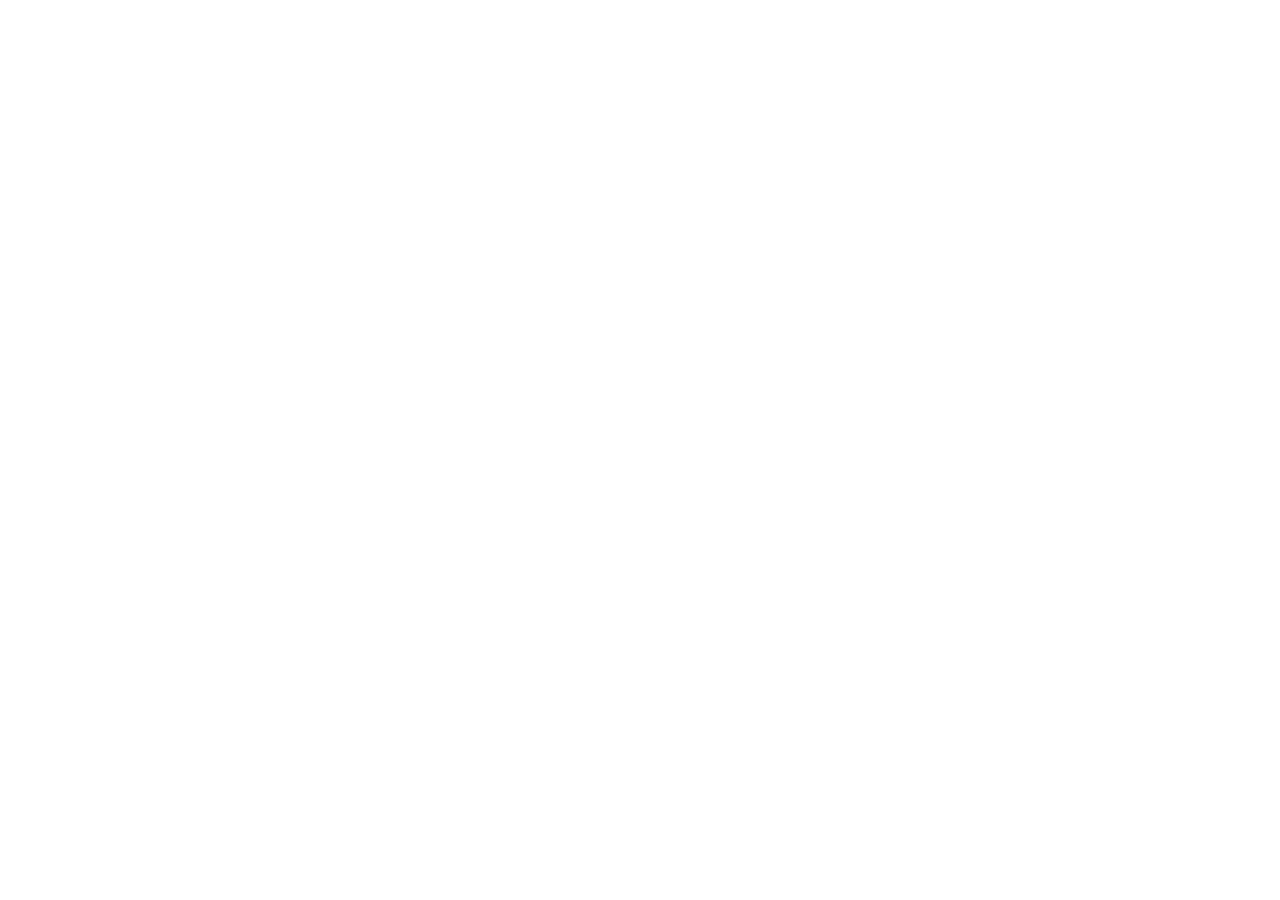
==== index.html @ 4c117166 "Create index.html" ====
<!doctype html>
<html lang="en">
  <head>
    <meta charset="UTF-8" />
    <link rel="icon" type="image/svg+xml" href="/favicon.svg" />
    <meta name="viewport" content="width=device-width, initial-scale=1.0" />
    <title>rblxexec</title>
  </head>
  <body>
    <div id="root"></div>
  </body>
</html>
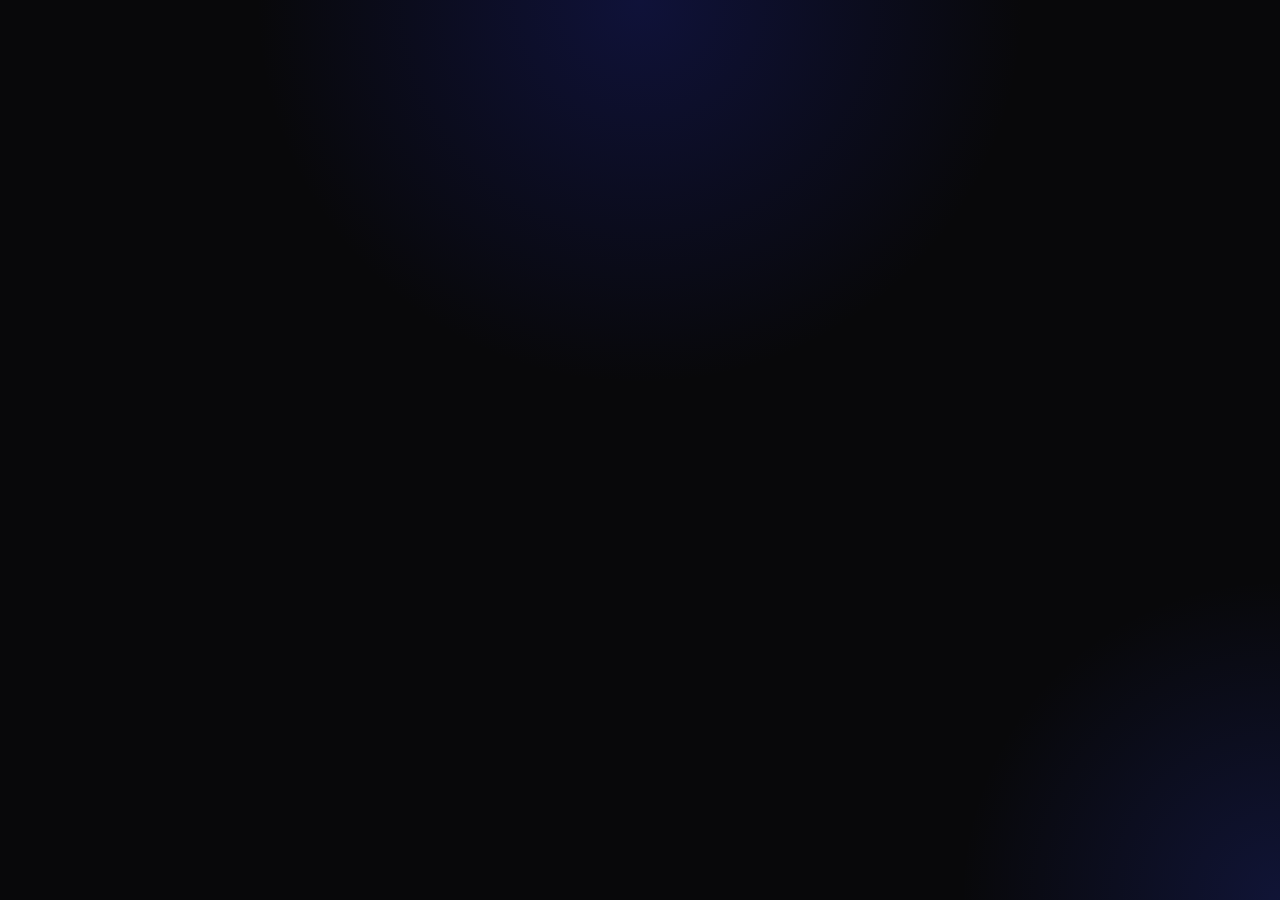
==== commit 535e5910: "Update index.html" ====
--- a/index.html
+++ b/index.html
@@ -5,6 +5,7 @@
     <link rel="icon" type="image/svg+xml" href="/favicon.svg" />
     <meta name="viewport" content="width=device-width, initial-scale=1.0" />
     <title>rblxexec</title>
+    <link rel="stylesheet" crossorigin href="/assets/index.css">
   </head>
   <body>
     <div id="root"></div>
--- a/assets/index.css
+++ b/assets/index.css
@@ -0,0 +1,3131 @@
+@import "https://fonts.cdnfonts.com/css/sf-pro-display";@import "https://fonts.cdnfonts.com/css/sf-mono";@layer components;@layer properties {
+    @supports (((-webkit-hyphens: none)) and (not (margin-trim:inline))) or ((-moz-orient:inline) and (not (color:rgb(from red r g b)))) {
+        *,:before,:after,::backdrop {
+            --tw-translate-x:0;
+            --tw-translate-y: 0;
+            --tw-translate-z: 0;
+            --tw-scale-x: 1;
+            --tw-scale-y: 1;
+            --tw-scale-z: 1;
+            --tw-rotate-x: initial;
+            --tw-rotate-y: initial;
+            --tw-rotate-z: initial;
+            --tw-skew-x: initial;
+            --tw-skew-y: initial;
+            --tw-pan-x: initial;
+            --tw-pan-y: initial;
+            --tw-pinch-zoom: initial;
+            --tw-space-y-reverse: 0;
+            --tw-space-x-reverse: 0;
+            --tw-divide-x-reverse: 0;
+            --tw-border-style: solid;
+            --tw-divide-y-reverse: 0;
+            --tw-gradient-position: initial;
+            --tw-gradient-from: #0000;
+            --tw-gradient-via: #0000;
+            --tw-gradient-to: #0000;
+            --tw-gradient-stops: initial;
+            --tw-gradient-via-stops: initial;
+            --tw-gradient-from-position: 0%;
+            --tw-gradient-via-position: 50%;
+            --tw-gradient-to-position: 100%;
+            --tw-leading: initial;
+            --tw-font-weight: initial;
+            --tw-tracking: initial;
+            --tw-ordinal: initial;
+            --tw-slashed-zero: initial;
+            --tw-numeric-figure: initial;
+            --tw-numeric-spacing: initial;
+            --tw-numeric-fraction: initial;
+            --tw-shadow: 0 0 #0000;
+            --tw-shadow-color: initial;
+            --tw-shadow-alpha: 100%;
+            --tw-inset-shadow: 0 0 #0000;
+            --tw-inset-shadow-color: initial;
+            --tw-inset-shadow-alpha: 100%;
+            --tw-ring-color: initial;
+            --tw-ring-shadow: 0 0 #0000;
+            --tw-inset-ring-color: initial;
+            --tw-inset-ring-shadow: 0 0 #0000;
+            --tw-ring-inset: initial;
+            --tw-ring-offset-width: 0px;
+            --tw-ring-offset-color: #fff;
+            --tw-ring-offset-shadow: 0 0 #0000;
+            --tw-blur: initial;
+            --tw-brightness: initial;
+            --tw-contrast: initial;
+            --tw-grayscale: initial;
+            --tw-hue-rotate: initial;
+            --tw-invert: initial;
+            --tw-opacity: initial;
+            --tw-saturate: initial;
+            --tw-sepia: initial;
+            --tw-drop-shadow: initial;
+            --tw-drop-shadow-color: initial;
+            --tw-drop-shadow-alpha: 100%;
+            --tw-drop-shadow-size: initial;
+            --tw-backdrop-blur: initial;
+            --tw-backdrop-brightness: initial;
+            --tw-backdrop-contrast: initial;
+            --tw-backdrop-grayscale: initial;
+            --tw-backdrop-hue-rotate: initial;
+            --tw-backdrop-invert: initial;
+            --tw-backdrop-opacity: initial;
+            --tw-backdrop-saturate: initial;
+            --tw-backdrop-sepia: initial;
+            --tw-duration: initial;
+            --tw-ease: initial
+        }
+    }
+}
+
+@layer theme {
+    :root,:host {
+        --font-sans: "SF Pro Display", "SF Pro Text", ".SFNSText", ".SFNSDisplay", -apple-system, BlinkMacSystemFont, "Helvetica Neue", Arial, sans-serif;
+        --color-black: #000;
+        --color-white: #fff;
+        --spacing: .25rem;
+        --container-md: 28rem;
+        --container-2xl: 42rem;
+        --container-3xl: 48rem;
+        --container-4xl: 56rem;
+        --container-6xl: 72rem;
+        --text-xs: .75rem;
+        --text-xs--line-height: calc(1 / .75);
+        --text-sm: .875rem;
+        --text-sm--line-height: calc(1.25 / .875);
+        --text-base: 1rem;
+        --text-base--line-height: calc(1.5 / 1);
+        --text-lg: 1.125rem;
+        --text-lg--line-height: calc(1.75 / 1.125);
+        --text-2xl: 1.5rem;
+        --text-2xl--line-height: calc(2 / 1.5);
+        --text-3xl: 1.875rem;
+        --text-3xl--line-height: calc(2.25 / 1.875);
+        --text-4xl: 2.25rem;
+        --text-4xl--line-height: calc(2.5 / 2.25);
+        --text-5xl: 3rem;
+        --text-5xl--line-height: 1;
+        --text-7xl: 4.5rem;
+        --text-7xl--line-height: 1;
+        --font-weight-medium: 500;
+        --font-weight-semibold: 600;
+        --font-weight-bold: 700;
+        --tracking-tight: -.025em;
+        --radius-xl: .75rem;
+        --radius-2xl: 1rem;
+        --ease-in: cubic-bezier(.4, 0, 1, 1);
+        --ease-out: cubic-bezier(0, 0, .2, 1);
+        --ease-in-out: cubic-bezier(.4, 0, .2, 1);
+        --animate-spin: spin 1s linear infinite;
+        --blur-sm: 8px;
+        --blur-md: 12px;
+        --blur-xl: 24px;
+        --blur-2xl: 40px;
+        --default-transition-duration: .15s;
+        --default-transition-timing-function: cubic-bezier(.4, 0, .2, 1);
+        --default-font-family: "SF Pro Display", "SF Pro Text", ".SFNSText", ".SFNSDisplay", -apple-system, BlinkMacSystemFont, "Helvetica Neue", Arial, sans-serif;
+        --default-mono-font-family: "SF Mono", ui-monospace, SFMono-Regular, Menlo, Monaco, Consolas, "Liberation Mono", monospace
+    }
+}
+
+@layer base {
+    *,:after,:before,::backdrop {
+        box-sizing: border-box;
+        border: 0 solid;
+        margin: 0;
+        padding: 0
+    }
+
+    ::file-selector-button {
+        box-sizing: border-box;
+        border: 0 solid;
+        margin: 0;
+        padding: 0
+    }
+
+    html,: host {
+        -webkit-text-size-adjust:100%;
+        tab-size: 4;
+        line-height: 1.5;
+        font-family: var(--default-font-family,ui-sans-serif, system-ui, sans-serif, "Apple Color Emoji", "Segoe UI Emoji", "Segoe UI Symbol", "Noto Color Emoji");
+        font-feature-settings: var(--default-font-feature-settings,normal);
+        font-variation-settings: var(--default-font-variation-settings,normal);
+        -webkit-tap-highlight-color: transparent
+    }
+
+    hr {
+        height: 0;
+        color: inherit;
+        border-top-width: 1px
+    }
+
+    abbr: where([title]) {
+        -webkit-text-decoration:underline dotted;
+        text-decoration: underline dotted
+    }
+
+    h1,h2,h3,h4,h5,h6 {
+        font-size: inherit;
+        font-weight: inherit
+    }
+
+    a {
+        color: inherit;
+        -webkit-text-decoration: inherit;
+        -webkit-text-decoration: inherit;
+        -webkit-text-decoration: inherit;
+        -webkit-text-decoration: inherit;
+        text-decoration: inherit
+    }
+
+    b,strong {
+        font-weight: bolder
+    }
+
+    code,kbd,samp,pre {
+        font-family: var(--default-mono-font-family,ui-monospace, SFMono-Regular, Menlo, Monaco, Consolas, "Liberation Mono", "Courier New", monospace);
+        font-feature-settings: var(--default-mono-font-feature-settings,normal);
+        font-variation-settings: var(--default-mono-font-variation-settings,normal);
+        font-size: 1em
+    }
+
+    small {
+        font-size: 80%
+    }
+
+    sub,sup {
+        vertical-align: baseline;
+        font-size: 75%;
+        line-height: 0;
+        position: relative
+    }
+
+    sub {
+        bottom: -.25em
+    }
+
+    sup {
+        top: -.5em
+    }
+
+    table {
+        text-indent: 0;
+        border-color: inherit;
+        border-collapse: collapse
+    }
+
+    :-moz-focusring {
+        outline: auto
+    }
+
+    progress {
+        vertical-align: baseline
+    }
+
+    summary {
+        display: list-item
+    }
+
+    ol,ul,menu {
+        list-style: none
+    }
+
+    img,svg,video,canvas,audio,iframe,embed,object {
+        vertical-align: middle;
+        display: block
+    }
+
+    img,video {
+        max-width: 100%;
+        height: auto
+    }
+
+    button,input,select,optgroup,textarea {
+        font: inherit;
+        font-feature-settings: inherit;
+        font-variation-settings: inherit;
+        letter-spacing: inherit;
+        color: inherit;
+        opacity: 1;
+        background-color: #0000;
+        border-radius: 0
+    }
+
+    ::file-selector-button {
+        font: inherit;
+        font-feature-settings: inherit;
+        font-variation-settings: inherit;
+        letter-spacing: inherit;
+        color: inherit;
+        opacity: 1;
+        background-color: #0000;
+        border-radius: 0
+    }
+
+    :where(select: is([multiple],[size])) optgroup {
+        font-weight:bolder
+    }
+
+    :where(select: is([multiple],[size])) optgroup option {
+        padding-inline-start:20px
+    }
+
+    ::file-selector-button {
+        margin-inline-end:4px}
+
+    ::placeholder {
+        opacity: 1
+    }
+
+    @supports (not ((-webkit-appearance: -apple-pay-button))) or (contain-intrinsic-size:1px) {
+        ::placeholder {
+            color:currentColor
+        }
+
+        @supports (color: color-mix(in lab, red, red)) {
+            ::placeholder {
+                color:color-mix(in oklab, currentcolor 50%, transparent)
+            }
+        }
+    }
+
+    textarea {
+        resize: vertical
+    }
+
+    ::-webkit-search-decoration {
+        -webkit-appearance: none
+    }
+
+    ::-webkit-date-and-time-value {
+        min-height: 1lh;
+        text-align: inherit
+    }
+
+    ::-webkit-datetime-edit {
+        display: inline-flex
+    }
+
+    ::-webkit-datetime-edit-fields-wrapper {
+        padding: 0
+    }
+
+    ::-webkit-datetime-edit {
+        padding-block:0}
+
+    ::-webkit-datetime-edit-year-field {
+        padding-block:0}
+
+    ::-webkit-datetime-edit-month-field {
+        padding-block:0}
+
+    ::-webkit-datetime-edit-day-field {
+        padding-block:0}
+
+    ::-webkit-datetime-edit-hour-field {
+        padding-block:0}
+
+    ::-webkit-datetime-edit-minute-field {
+        padding-block:0}
+
+    ::-webkit-datetime-edit-second-field {
+        padding-block:0}
+
+    ::-webkit-datetime-edit-millisecond-field {
+        padding-block:0}
+
+    ::-webkit-datetime-edit-meridiem-field {
+        padding-block:0}
+
+    ::-webkit-calendar-picker-indicator {
+        line-height: 1
+    }
+
+    :-moz-ui-invalid {
+        box-shadow: none
+    }
+
+    button,input: where([type=button],[type=reset],[type=submit]) {
+        appearance:button
+    }
+
+    ::file-selector-button {
+        appearance: button
+    }
+
+    ::-webkit-inner-spin-button {
+        height: auto
+    }
+
+    ::-webkit-outer-spin-button {
+        height: auto
+    }
+
+    [hidden]: where(:not([hidden=until-found])) {
+        display:none!important
+    }
+}
+
+@layer utilities {
+    .\@container {
+        container-type: inline-size
+    }
+
+    .pointer-events-none {
+        pointer-events: none
+    }
+
+    .collapse {
+        visibility: collapse
+    }
+
+    .invisible {
+        visibility: hidden
+    }
+
+    .visible {
+        visibility: visible
+    }
+
+    .sr-only {
+        clip-path: inset(50%);
+        white-space: nowrap;
+        border-width: 0;
+        width: 1px;
+        height: 1px;
+        margin: -1px;
+        padding: 0;
+        position: absolute;
+        overflow: hidden
+    }
+
+    .not-sr-only {
+        clip-path: none;
+        white-space: normal;
+        width: auto;
+        height: auto;
+        margin: 0;
+        padding: 0;
+        position: static;
+        overflow: visible
+    }
+
+    .absolute {
+        position: absolute
+    }
+
+    .fixed {
+        position: fixed
+    }
+
+    .relative {
+        position: relative
+    }
+
+    .static {
+        position: static
+    }
+
+    .sticky {
+        position: sticky
+    }
+
+    .inset-0 {
+        inset: 0
+    }
+
+    .inset-4 {
+        inset: calc(var(--spacing) * 4)
+    }
+
+    .inset-\[1px\] {
+        inset: 1px
+    }
+
+    .inset-\[22px\] {
+        inset: 22px
+    }
+
+    .inset-x-0 {
+        inset-inline: 0
+    }
+
+    .inset-x-4 {
+        inset-inline: calc(var(--spacing) * 4)
+    }
+
+    .inset-y-0 {
+        inset-block: 0
+    }
+
+    .top-0 {
+        top: 0
+    }
+
+    .top-4 {
+        top: calc(var(--spacing) * 4)
+    }
+
+    .top-5 {
+        top: calc(var(--spacing) * 5)
+    }
+
+    .right-5 {
+        right: calc(var(--spacing) * 5)
+    }
+
+    .bottom-4 {
+        bottom: calc(var(--spacing) * 4)
+    }
+
+    .bottom-6 {
+        bottom: calc(var(--spacing) * 6)
+    }
+
+    .left-0 {
+        left: 0
+    }
+
+    .left-1\/2 {
+        left: 50%
+    }
+
+    .isolate {
+        isolation: isolate
+    }
+
+    .isolation-auto {
+        isolation: auto
+    }
+
+    .-z-10 {
+        z-index: calc(10 * -1)
+    }
+
+    .z-0 {
+        z-index: 0
+    }
+
+    .z-10 {
+        z-index: 10
+    }
+
+    .z-50 {
+        z-index: 50
+    }
+
+    .z-\[1\] {
+        z-index: 1
+    }
+
+    .z-\[5\] {
+        z-index: 5
+    }
+
+    .z-\[70\] {
+        z-index: 70
+    }
+
+    .z-\[80\] {
+        z-index: 80
+    }
+
+    .container {
+        width: 100%
+    }
+
+    @media (width>=40rem) {
+        .container {
+            max-width: 40rem
+        }
+    }
+
+    @media (width>=48rem) {
+        .container {
+            max-width: 48rem
+        }
+    }
+
+    @media (width>=64rem) {
+        .container {
+            max-width: 64rem
+        }
+    }
+
+    @media (width>=80rem) {
+        .container {
+            max-width: 80rem
+        }
+    }
+
+    @media (width>=96rem) {
+        .container {
+            max-width: 96rem
+        }
+    }
+
+    .mx-auto {
+        margin-inline:auto}
+
+    .mt-0\.5 {
+        margin-top: calc(var(--spacing) * .5)
+    }
+
+    .mt-1 {
+        margin-top: var(--spacing)
+    }
+
+    .mt-2 {
+        margin-top: calc(var(--spacing) * 2)
+    }
+
+    .mt-4 {
+        margin-top: calc(var(--spacing) * 4)
+    }
+
+    .mt-5 {
+        margin-top: calc(var(--spacing) * 5)
+    }
+
+    .mt-6 {
+        margin-top: calc(var(--spacing) * 6)
+    }
+
+    .mt-8 {
+        margin-top: calc(var(--spacing) * 8)
+    }
+
+    .mt-10 {
+        margin-top: calc(var(--spacing) * 10)
+    }
+
+    .mt-auto {
+        margin-top: auto
+    }
+
+    .ml-1 {
+        margin-left: var(--spacing)
+    }
+
+    .block {
+        display: block
+    }
+
+    .contents {
+        display: contents
+    }
+
+    .flex {
+        display: flex
+    }
+
+    .flow-root {
+        display: flow-root
+    }
+
+    .grid {
+        display: grid
+    }
+
+    .hidden {
+        display: none
+    }
+
+    .inline {
+        display: inline
+    }
+
+    .inline-block {
+        display: inline-block
+    }
+
+    .inline-flex {
+        display: inline-flex
+    }
+
+    .inline-grid {
+        display: inline-grid
+    }
+
+    .inline-table {
+        display: inline-table
+    }
+
+    .list-item {
+        display: list-item
+    }
+
+    .table {
+        display: table
+    }
+
+    .table-caption {
+        display: table-caption
+    }
+
+    .table-cell {
+        display: table-cell
+    }
+
+    .table-column {
+        display: table-column
+    }
+
+    .table-column-group {
+        display: table-column-group
+    }
+
+    .table-footer-group {
+        display: table-footer-group
+    }
+
+    .table-header-group {
+        display: table-header-group
+    }
+
+    .table-row {
+        display: table-row
+    }
+
+    .table-row-group {
+        display: table-row-group
+    }
+
+    .size-2\.5 {
+        width: calc(var(--spacing) * 2.5);
+        height: calc(var(--spacing) * 2.5)
+    }
+
+    .size-4 {
+        width: calc(var(--spacing) * 4);
+        height: calc(var(--spacing) * 4)
+    }
+
+    .size-5 {
+        width: calc(var(--spacing) * 5);
+        height: calc(var(--spacing) * 5)
+    }
+
+    .size-7 {
+        width: calc(var(--spacing) * 7);
+        height: calc(var(--spacing) * 7)
+    }
+
+    .size-10 {
+        width: calc(var(--spacing) * 10);
+        height: calc(var(--spacing) * 10)
+    }
+
+    .size-11 {
+        width: calc(var(--spacing) * 11);
+        height: calc(var(--spacing) * 11)
+    }
+
+    .size-\[18px\] {
+        width: 18px;
+        height: 18px
+    }
+
+    .h-2\.5 {
+        height: calc(var(--spacing) * 2.5)
+    }
+
+    .h-3 {
+        height: calc(var(--spacing) * 3)
+    }
+
+    .h-4 {
+        height: calc(var(--spacing) * 4)
+    }
+
+    .h-4\.5 {
+        height: calc(var(--spacing) * 4.5)
+    }
+
+    .h-5 {
+        height: calc(var(--spacing) * 5)
+    }
+
+    .h-6 {
+        height: calc(var(--spacing) * 6)
+    }
+
+    .h-8 {
+        height: calc(var(--spacing) * 8)
+    }
+
+    .h-10 {
+        height: calc(var(--spacing) * 10)
+    }
+
+    .h-12 {
+        height: calc(var(--spacing) * 12)
+    }
+
+    .h-14 {
+        height: calc(var(--spacing) * 14)
+    }
+
+    .h-20 {
+        height: calc(var(--spacing) * 20)
+    }
+
+    .h-24 {
+        height: calc(var(--spacing) * 24)
+    }
+
+    .h-\[1\.1em\] {
+        height: 1.1em
+    }
+
+    .h-\[26rem\] {
+        height: 26rem
+    }
+
+    .h-\[31rem\] {
+        height: 31rem
+    }
+
+    .h-\[54px\] {
+        height: 54px
+    }
+
+    .h-\[calc\(100\%-2rem\)\] {
+        height: calc(100% - 2rem)
+    }
+
+    .h-\[calc\(100\%-3\.5rem\)\] {
+        height: calc(100% - 3.5rem)
+    }
+
+    .h-full {
+        height: 100%
+    }
+
+    .h-px {
+        height: 1px
+    }
+
+    .min-h-14 {
+        min-height: calc(var(--spacing) * 14)
+    }
+
+    .min-h-\[40px\] {
+        min-height: 40px
+    }
+
+    .min-h-svh {
+        min-height: 100svh
+    }
+
+    .\!w-full {
+        width: 100%!important
+    }
+
+    .w-1\/2 {
+        width: 50%
+    }
+
+    .w-1\/3 {
+        width: 33.3333%
+    }
+
+    .w-4 {
+        width: calc(var(--spacing) * 4)
+    }
+
+    .w-4\.5 {
+        width: calc(var(--spacing) * 4.5)
+    }
+
+    .w-5 {
+        width: calc(var(--spacing) * 5)
+    }
+
+    .w-6 {
+        width: calc(var(--spacing) * 6)
+    }
+
+    .w-10 {
+        width: calc(var(--spacing) * 10)
+    }
+
+    .w-12 {
+        width: calc(var(--spacing) * 12)
+    }
+
+    .w-16 {
+        width: calc(var(--spacing) * 16)
+    }
+
+    .w-28 {
+        width: calc(var(--spacing) * 28)
+    }
+
+    .w-44 {
+        width: calc(var(--spacing) * 44)
+    }
+
+    .w-80 {
+        width: calc(var(--spacing) * 80)
+    }
+
+    .w-\[calc\(100\%-2rem\)\] {
+        width: calc(100% - 2rem)
+    }
+
+    .w-fit {
+        width: fit-content
+    }
+
+    .w-full {
+        width: 100%
+    }
+
+    .w-px {
+        width: 1px
+    }
+
+    .\!max-w-\[15rem\] {
+        max-width: 15rem!important
+    }
+
+    .max-w-2xl {
+        max-width: var(--container-2xl)
+    }
+
+    .max-w-3xl {
+        max-width: var(--container-3xl)
+    }
+
+    .max-w-4xl {
+        max-width: var(--container-4xl)
+    }
+
+    .max-w-6xl {
+        max-width: var(--container-6xl)
+    }
+
+    .max-w-\[30ch\] {
+        max-width: 30ch
+    }
+
+    .max-w-\[95vw\] {
+        max-width: 95vw
+    }
+
+    .max-w-md {
+        max-width: var(--container-md)
+    }
+
+    .max-w-none {
+        max-width: none
+    }
+
+    .\!min-w-\[12rem\] {
+        min-width: 12rem!important
+    }
+
+    .min-w-\[42px\] {
+        min-width: 42px
+    }
+
+    .flex-1 {
+        flex: 1
+    }
+
+    .flex-shrink-0 {
+        flex-shrink: 0
+    }
+
+    .shrink {
+        flex-shrink: 1
+    }
+
+    .shrink-0 {
+        flex-shrink: 0
+    }
+
+    .grow {
+        flex-grow: 1
+    }
+
+    .border-collapse {
+        border-collapse: collapse
+    }
+
+    .-translate-x-1\/2 {
+        --tw-translate-x: calc(calc(1 / 2 * 100%) * -1);
+        translate: var(--tw-translate-x) var(--tw-translate-y)
+    }
+
+    .-translate-x-8 {
+        --tw-translate-x: calc(var(--spacing) * -8);
+        translate: var(--tw-translate-x) var(--tw-translate-y)
+    }
+
+    .translate-x-0 {
+        --tw-translate-x: 0;
+        translate: var(--tw-translate-x) var(--tw-translate-y)
+    }
+
+    .translate-x-8 {
+        --tw-translate-x: calc(var(--spacing) * 8);
+        translate: var(--tw-translate-x) var(--tw-translate-y)
+    }
+
+    .translate-none {
+        translate: none
+    }
+
+    .scale-3d {
+        scale: var(--tw-scale-x) var(--tw-scale-y) var(--tw-scale-z)
+    }
+
+    .transform {
+        transform: var(--tw-rotate-x,) var(--tw-rotate-y,) var(--tw-rotate-z,) var(--tw-skew-x,) var(--tw-skew-y,)
+    }
+
+    .animate-spin {
+        animation: var(--animate-spin)
+    }
+
+    .cursor-pointer {
+        cursor: pointer
+    }
+
+    .touch-pinch-zoom {
+        --tw-pinch-zoom: pinch-zoom;
+        touch-action: var(--tw-pan-x,) var(--tw-pan-y,) var(--tw-pinch-zoom,)
+    }
+
+    .resize {
+        resize: both
+    }
+
+    .scroll-mt-40 {
+        scroll-margin-top: calc(var(--spacing) * 40)
+    }
+
+    .scroll-mt-44 {
+        scroll-margin-top: calc(var(--spacing) * 44)
+    }
+
+    .grid-cols-1 {
+        grid-template-columns: repeat(1,minmax(0,1fr))
+    }
+
+    .grid-cols-2 {
+        grid-template-columns: repeat(2,minmax(0,1fr))
+    }
+
+    .grid-cols-\[88px_minmax\(0\,1fr\)_120px\] {
+        grid-template-columns: 88px minmax(0,1fr) 120px
+    }
+
+    .grid-rows-\[1fr_auto\] {
+        grid-template-rows: 1fr auto
+    }
+
+    .flex-col {
+        flex-direction: column
+    }
+
+    .flex-wrap {
+        flex-wrap: wrap
+    }
+
+    .place-items-center {
+        place-items: center
+    }
+
+    .items-center {
+        align-items: center
+    }
+
+    .items-start {
+        align-items: flex-start
+    }
+
+    .justify-between {
+        justify-content: space-between
+    }
+
+    .justify-center {
+        justify-content: center
+    }
+
+    .gap-2 {
+        gap: calc(var(--spacing) * 2)
+    }
+
+    .gap-2\.5 {
+        gap: calc(var(--spacing) * 2.5)
+    }
+
+    .gap-3 {
+        gap: calc(var(--spacing) * 3)
+    }
+
+    .gap-4 {
+        gap: calc(var(--spacing) * 4)
+    }
+
+    .gap-5 {
+        gap: calc(var(--spacing) * 5)
+    }
+
+    .gap-6 {
+        gap: calc(var(--spacing) * 6)
+    }
+
+    .gap-8 {
+        gap: calc(var(--spacing) * 8)
+    }
+
+    .gap-10 {
+        gap: calc(var(--spacing) * 10)
+    }
+
+    :where(.space-y-2\.5>: not(:last-child)) {
+        --tw-space-y-reverse:0;
+        margin-block-start:calc(calc(var(--spacing) * 2.5) * var(--tw-space-y-reverse));margin-block-end: calc(calc(var(--spacing) * 2.5) * calc(1 - var(--tw-space-y-reverse)))
+    }
+
+    :where(.space-y-3>:not(:last-child)) {
+        --tw-space-y-reverse: 0;
+        margin-block-start:calc(calc(var(--spacing) * 3) * var(--tw-space-y-reverse));margin-block-end: calc(calc(var(--spacing) * 3) * calc(1 - var(--tw-space-y-reverse)))
+    }
+
+    :where(.space-y-reverse>:not(:last-child)) {
+        --tw-space-y-reverse: 1
+    }
+
+    .gap-x-2 {
+        column-gap: calc(var(--spacing) * 2)
+    }
+
+    :where(.space-x-reverse>:not(:last-child)) {
+        --tw-space-x-reverse: 1
+    }
+
+    :where(.divide-x>:not(:last-child)) {
+        --tw-divide-x-reverse: 0;
+        border-inline-style:var(--tw-border-style);border-inline-start-width: calc(1px * var(--tw-divide-x-reverse));
+        border-inline-end-width:calc(1px * calc(1 - var(--tw-divide-x-reverse)))}
+
+    : where(.divide-y>:not(:last-child)) {
+        --tw-divide-y-reverse:0;
+        border-bottom-style: var(--tw-border-style);
+        border-top-style: var(--tw-border-style);
+        border-top-width: calc(1px * var(--tw-divide-y-reverse));
+        border-bottom-width: calc(1px * calc(1 - var(--tw-divide-y-reverse)))
+    }
+
+    :where(.divide-y-reverse>:not(:last-child)) {
+        --tw-divide-y-reverse: 1
+    }
+
+    .truncate {
+        text-overflow: ellipsis;
+        white-space: nowrap;
+        overflow: hidden
+    }
+
+    .overflow-hidden {
+        overflow: hidden
+    }
+
+    .\!rounded-\[16px\] {
+        border-radius: 16px!important
+    }
+
+    .rounded {
+        border-radius: .25rem
+    }
+
+    .rounded-2xl {
+        border-radius: var(--radius-2xl)
+    }
+
+    .rounded-\[11px\] {
+        border-radius: 11px
+    }
+
+    .rounded-\[18px\] {
+        border-radius: 18px
+    }
+
+    .rounded-\[20px\] {
+        border-radius: 20px
+    }
+
+    .rounded-\[22px\] {
+        border-radius: 22px
+    }
+
+    .rounded-\[27px\] {
+        border-radius: 27px
+    }
+
+    .rounded-\[28px\] {
+        border-radius: 28px
+    }
+
+    .rounded-\[30px\] {
+        border-radius: 30px
+    }
+
+    .rounded-\[32px\] {
+        border-radius: 32px
+    }
+
+    .rounded-\[34px\] {
+        border-radius: 34px
+    }
+
+    .rounded-\[inherit\] {
+        border-radius: inherit
+    }
+
+    .rounded-full {
+        border-radius: 3.40282e38px
+    }
+
+    .rounded-xl {
+        border-radius: var(--radius-xl)
+    }
+
+    .rounded-s {
+        border-start-start-radius: .25rem;
+        border-end-start-radius: .25rem
+    }
+
+    .rounded-ss {
+        border-start-start-radius: .25rem
+    }
+
+    .rounded-e {
+        border-start-end-radius: .25rem;
+        border-end-end-radius: .25rem
+    }
+
+    .rounded-se {
+        border-start-end-radius: .25rem
+    }
+
+    .rounded-ee {
+        border-end-end-radius: .25rem
+    }
+
+    .rounded-es {
+        border-end-start-radius: .25rem
+    }
+
+    .rounded-t {
+        border-top-left-radius: .25rem;
+        border-top-right-radius: .25rem
+    }
+
+    .rounded-t-\[36px\] {
+        border-top-left-radius: 36px;
+        border-top-right-radius: 36px
+    }
+
+    .rounded-l {
+        border-top-left-radius: .25rem;
+        border-bottom-left-radius: .25rem
+    }
+
+    .rounded-l-\[11px\] {
+        border-top-left-radius: 11px;
+        border-bottom-left-radius: 11px
+    }
+
+    .rounded-tl {
+        border-top-left-radius: .25rem
+    }
+
+    .rounded-r {
+        border-top-right-radius: .25rem;
+        border-bottom-right-radius: .25rem
+    }
+
+    .rounded-tr {
+        border-top-right-radius: .25rem
+    }
+
+    .rounded-b {
+        border-bottom-right-radius: .25rem;
+        border-bottom-left-radius: .25rem
+    }
+
+    .rounded-br {
+        border-bottom-right-radius: .25rem
+    }
+
+    .rounded-bl {
+        border-bottom-left-radius: .25rem
+    }
+
+    .border {
+        border-style: var(--tw-border-style);
+        border-width: 1px
+    }
+
+    .border-x {
+        border-inline-style:var(--tw-border-style);border-inline-width: 1px
+    }
+
+    .border-y {
+        border-block-style:var(--tw-border-style);border-block-width: 1px
+    }
+
+    .border-s {
+        border-inline-start-style:var(--tw-border-style);border-inline-start-width: 1px
+    }
+
+    .border-e {
+        border-inline-end-style:var(--tw-border-style);border-inline-end-width: 1px
+    }
+
+    .border-bs {
+        border-block-start-style:var(--tw-border-style);border-block-start-width: 1px
+    }
+
+    .border-be {
+        border-block-end-style:var(--tw-border-style);border-block-end-width: 1px
+    }
+
+    .border-t {
+        border-top-style: var(--tw-border-style);
+        border-top-width: 1px
+    }
+
+    .border-r {
+        border-right-style: var(--tw-border-style);
+        border-right-width: 1px
+    }
+
+    .border-b {
+        border-bottom-style: var(--tw-border-style);
+        border-bottom-width: 1px
+    }
+
+    .border-b-0 {
+        border-bottom-style: var(--tw-border-style);
+        border-bottom-width: 0
+    }
+
+    .border-l {
+        border-left-style: var(--tw-border-style);
+        border-left-width: 1px
+    }
+
+    .border-\[\#7f96ff\]\/30 {
+        border-color: oklab(70.2151% .00678524 -.155457/.3)
+    }
+
+    .border-\[\#8fa1ff\]\/40 {
+        border-color: oklab(73.4137% .0103241 -.137219/.4)
+    }
+
+    .border-border,.border-border\/30 {
+        border-color: var(--border)
+    }
+
+    @supports (color: color-mix(in lab, red, red)) {
+        .border-border\/30 {
+            border-color:color-mix(in oklab, var(--border) 30%, transparent)
+        }
+    }
+
+    .border-border\/70 {
+        border-color: var(--border)
+    }
+
+    @supports (color: color-mix(in lab, red, red)) {
+        .border-border\/70 {
+            border-color:color-mix(in oklab, var(--border) 70%, transparent)
+        }
+    }
+
+    .border-border\/75 {
+        border-color: var(--border)
+    }
+
+    @supports (color: color-mix(in lab, red, red)) {
+        .border-border\/75 {
+            border-color:color-mix(in oklab, var(--border) 75%, transparent)
+        }
+    }
+
+    .border-primary\/20 {
+        border-color: var(--primary)
+    }
+
+    @supports (color: color-mix(in lab, red, red)) {
+        .border-primary\/20 {
+            border-color:color-mix(in oklab, var(--primary) 20%, transparent)
+        }
+    }
+
+    .border-primary\/25 {
+        border-color: var(--primary)
+    }
+
+    @supports (color: color-mix(in lab, red, red)) {
+        .border-primary\/25 {
+            border-color:color-mix(in oklab, var(--primary) 25%, transparent)
+        }
+    }
+
+    .border-white\/6 {
+        border-color: #ffffff0f
+    }
+
+    @supports (color: color-mix(in lab, red, red)) {
+        .border-white\/6 {
+            border-color:color-mix(in oklab, var(--color-white) 6%, transparent)
+        }
+    }
+
+    .border-white\/8 {
+        border-color: #ffffff14
+    }
+
+    @supports (color: color-mix(in lab, red, red)) {
+        .border-white\/8 {
+            border-color:color-mix(in oklab, var(--color-white) 8%, transparent)
+        }
+    }
+
+    .border-white\/10 {
+        border-color: #ffffff1a
+    }
+
+    @supports (color: color-mix(in lab, red, red)) {
+        .border-white\/10 {
+            border-color:color-mix(in oklab, var(--color-white) 10%, transparent)
+        }
+    }
+
+    .border-white\/12 {
+        border-color: #ffffff1f
+    }
+
+    @supports (color: color-mix(in lab, red, red)) {
+        .border-white\/12 {
+            border-color:color-mix(in oklab, var(--color-white) 12%, transparent)
+        }
+    }
+
+    .\!bg-transparent {
+        background-color: #0000!important
+    }
+
+    .bg-\[\#4c61ff\]\/18 {
+        background-color: oklab(57.4336% .00444213 -.233151/.18)
+    }
+
+    .bg-\[\#04050b\] {
+        background-color: #04050b
+    }
+
+    .bg-background\/68 {
+        background-color: var(--background)
+    }
+
+    @supports (color: color-mix(in lab, red, red)) {
+        .bg-background\/68 {
+            background-color:color-mix(in oklab, var(--background) 68%, transparent)
+        }
+    }
+
+    .bg-background\/72 {
+        background-color: var(--background)
+    }
+
+    @supports (color: color-mix(in lab, red, red)) {
+        .bg-background\/72 {
+            background-color:color-mix(in oklab, var(--background) 72%, transparent)
+        }
+    }
+
+    .bg-black\/28 {
+        background-color: #00000047
+    }
+
+    @supports (color: color-mix(in lab, red, red)) {
+        .bg-black\/28 {
+            background-color:color-mix(in oklab, var(--color-black) 28%, transparent)
+        }
+    }
+
+    .bg-black\/30 {
+        background-color: #0000004d
+    }
+
+    @supports (color: color-mix(in lab, red, red)) {
+        .bg-black\/30 {
+            background-color:color-mix(in oklab, var(--color-black) 30%, transparent)
+        }
+    }
+
+    .bg-black\/58 {
+        background-color: #00000094
+    }
+
+    @supports (color: color-mix(in lab, red, red)) {
+        .bg-black\/58 {
+            background-color:color-mix(in oklab, var(--color-black) 58%, transparent)
+        }
+    }
+
+    .bg-border\/70 {
+        background-color: var(--border)
+    }
+
+    @supports (color: color-mix(in lab, red, red)) {
+        .bg-border\/70 {
+            background-color:color-mix(in oklab, var(--border) 70%, transparent)
+        }
+    }
+
+    .bg-card\/85 {
+        background-color: var(--card)
+    }
+
+    @supports (color: color-mix(in lab, red, red)) {
+        .bg-card\/85 {
+            background-color:color-mix(in oklab, var(--card) 85%, transparent)
+        }
+    }
+
+    .bg-card\/92 {
+        background-color: var(--card)
+    }
+
+    @supports (color: color-mix(in lab, red, red)) {
+        .bg-card\/92 {
+            background-color:color-mix(in oklab, var(--card) 92%, transparent)
+        }
+    }
+
+    .bg-card\/96 {
+        background-color: var(--card)
+    }
+
+    @supports (color: color-mix(in lab, red, red)) {
+        .bg-card\/96 {
+            background-color:color-mix(in oklab, var(--card) 96%, transparent)
+        }
+    }
+
+    .bg-muted {
+        background-color: var(--muted)
+    }
+
+    .bg-muted-foreground {
+        background-color: var(--muted-foreground)
+    }
+
+    .bg-primary\/10 {
+        background-color: var(--primary)
+    }
+
+    @supports (color: color-mix(in lab, red, red)) {
+        .bg-primary\/10 {
+            background-color:color-mix(in oklab, var(--primary) 10%, transparent)
+        }
+    }
+
+    .bg-primary\/12 {
+        background-color: var(--primary)
+    }
+
+    @supports (color: color-mix(in lab, red, red)) {
+        .bg-primary\/12 {
+            background-color:color-mix(in oklab, var(--primary) 12%, transparent)
+        }
+    }
+
+    .bg-transparent {
+        background-color: #0000
+    }
+
+    .bg-white\/10 {
+        background-color: #ffffff1a
+    }
+
+    @supports (color: color-mix(in lab, red, red)) {
+        .bg-white\/10 {
+            background-color:color-mix(in oklab, var(--color-white) 10%, transparent)
+        }
+    }
+
+    .bg-white\/20 {
+        background-color: #fff3
+    }
+
+    @supports (color: color-mix(in lab, red, red)) {
+        .bg-white\/20 {
+            background-color:color-mix(in oklab, var(--color-white) 20%, transparent)
+        }
+    }
+
+    .bg-white\/\[0\.03\] {
+        background-color: #ffffff08
+    }
+
+    @supports (color: color-mix(in lab, red, red)) {
+        .bg-white\/\[0\.03\] {
+            background-color:color-mix(in oklab, var(--color-white) 3%, transparent)
+        }
+    }
+
+    .bg-white\/\[0\.04\] {
+        background-color: #ffffff0a
+    }
+
+    @supports (color: color-mix(in lab, red, red)) {
+        .bg-white\/\[0\.04\] {
+            background-color:color-mix(in oklab, var(--color-white) 4%, transparent)
+        }
+    }
+
+    .bg-gradient-to-b {
+        --tw-gradient-position: to bottom in oklab;
+        background-image: linear-gradient(var(--tw-gradient-stops))
+    }
+
+    .bg-\[linear-gradient\(90deg\,\#4c61ff\,\#6e82ff\)\] {
+        background-image: linear-gradient(90deg,#4c61ff,#6e82ff)
+    }
+
+    .bg-\[linear-gradient\(90deg\,transparent\,rgba\(255\,255\,255\,0\.42\)\,transparent\)\] {
+        background-image: linear-gradient(90deg,#0000,#ffffff6b,#0000)
+    }
+
+    .bg-\[linear-gradient\(180deg\,rgba\(6\,9\,18\,0\.82\)\,rgba\(4\,6\,14\,0\.94\)\)\] {
+        background-image: linear-gradient(#060912d1,#04060ef0)
+    }
+
+    .bg-\[linear-gradient\(180deg\,rgba\(12\,16\,30\,0\.78\)\,rgba\(5\,7\,16\,0\.92\)\)\] {
+        background-image: linear-gradient(#0c101ec7,#050710eb)
+    }
+
+    .bg-\[linear-gradient\(180deg\,rgba\(15\,19\,36\,0\.96\)\,rgba\(8\,10\,21\,0\.98\)\)\] {
+        background-image: linear-gradient(#0f1324f5,#080a15fa)
+    }
+
+    .bg-\[radial-gradient\(circle_at_center\,transparent_34\%\,rgba\(2\,4\,12\,0\.24\)_68\%\,rgba\(0\,0\,0\,0\.62\)_100\%\)\] {
+        background-image: radial-gradient(circle,#0000 34%,#02040c3d 68%,#0000009e 100%)
+    }
+
+    .bg-none {
+        background-image: none
+    }
+
+    .from-black\/20 {
+        --tw-gradient-from: #0003
+    }
+
+    @supports (color: color-mix(in lab, red, red)) {
+        .from-black\/20 {
+            --tw-gradient-from:color-mix(in oklab, var(--color-black) 20%, transparent)
+        }
+    }
+
+    .from-black\/20 {
+        --tw-gradient-stops: var(--tw-gradient-via-stops,var(--tw-gradient-position), var(--tw-gradient-from) var(--tw-gradient-from-position), var(--tw-gradient-to) var(--tw-gradient-to-position))
+    }
+
+    .via-black\/10 {
+        --tw-gradient-via: #0000001a
+    }
+
+    @supports (color: color-mix(in lab, red, red)) {
+        .via-black\/10 {
+            --tw-gradient-via:color-mix(in oklab, var(--color-black) 10%, transparent)
+        }
+    }
+
+    .via-black\/10 {
+        --tw-gradient-via-stops: var(--tw-gradient-position), var(--tw-gradient-from) var(--tw-gradient-from-position), var(--tw-gradient-via) var(--tw-gradient-via-position), var(--tw-gradient-to) var(--tw-gradient-to-position);
+        --tw-gradient-stops: var(--tw-gradient-via-stops)
+    }
+
+    .to-black\/75 {
+        --tw-gradient-to: #000000bf
+    }
+
+    @supports (color: color-mix(in lab, red, red)) {
+        .to-black\/75 {
+            --tw-gradient-to:color-mix(in oklab, var(--color-black) 75%, transparent)
+        }
+    }
+
+    .to-black\/75 {
+        --tw-gradient-stops: var(--tw-gradient-via-stops,var(--tw-gradient-position), var(--tw-gradient-from) var(--tw-gradient-from-position), var(--tw-gradient-to) var(--tw-gradient-to-position))
+    }
+
+    .bg-repeat {
+        background-repeat: repeat
+    }
+
+    .mask-no-clip {
+        -webkit-mask-clip: no-clip;
+        mask-clip: no-clip
+    }
+
+    .mask-repeat {
+        -webkit-mask-repeat: repeat;
+        mask-repeat: repeat
+    }
+
+    .object-cover {
+        object-fit: cover
+    }
+
+    .p-1 {
+        padding: var(--spacing)
+    }
+
+    .p-2 {
+        padding: calc(var(--spacing) * 2)
+    }
+
+    .p-3 {
+        padding: calc(var(--spacing) * 3)
+    }
+
+    .p-4 {
+        padding: calc(var(--spacing) * 4)
+    }
+
+    .p-5 {
+        padding: calc(var(--spacing) * 5)
+    }
+
+    .p-6 {
+        padding: calc(var(--spacing) * 6)
+    }
+
+    .\!px-4 {
+        padding-inline: calc(var(--spacing) * 4)!important
+    }
+
+    .px-0 {
+        padding-inline:0}
+
+    .px-3 {
+        padding-inline:calc(var(--spacing) * 3)}
+
+    .px-3\.5 {
+        padding-inline: calc(var(--spacing) * 3.5)
+    }
+
+    .px-4 {
+        padding-inline:calc(var(--spacing) * 4)}
+
+    .px-5 {
+        padding-inline: calc(var(--spacing) * 5)
+    }
+
+    .px-6 {
+        padding-inline:calc(var(--spacing) * 6)}
+
+    .\!py-2\.5 {
+        padding-block: calc(var(--spacing) * 2.5)!important
+    }
+
+    .\!py-3\.5 {
+        padding-block: calc(var(--spacing) * 3.5)!important
+    }
+
+    .py-1 {
+        padding-block:var(--spacing)}
+
+    .py-1\.5 {
+        padding-block: calc(var(--spacing) * 1.5)
+    }
+
+    .py-2 {
+        padding-block:calc(var(--spacing) * 2)}
+
+    .py-3 {
+        padding-block: calc(var(--spacing) * 3)
+    }
+
+    .py-14 {
+        padding-block:calc(var(--spacing) * 14)}
+
+    .pt-2 {
+        padding-top: calc(var(--spacing) * 2)
+    }
+
+    .pt-10 {
+        padding-top: calc(var(--spacing) * 10)
+    }
+
+    .pt-36 {
+        padding-top: calc(var(--spacing) * 36)
+    }
+
+    .pb-6 {
+        padding-bottom: calc(var(--spacing) * 6)
+    }
+
+    .pb-10 {
+        padding-bottom: calc(var(--spacing) * 10)
+    }
+
+    .pl-10 {
+        padding-left: calc(var(--spacing) * 10)
+    }
+
+    .text-center {
+        text-align: center
+    }
+
+    .align-bottom {
+        vertical-align: bottom
+    }
+
+    .align-middle {
+        vertical-align: middle
+    }
+
+    .font-sans {
+        font-family: SF Pro Display,SF Pro Text,\.SFNSText,\.SFNSDisplay,-apple-system,BlinkMacSystemFont,Helvetica Neue,Arial,sans-serif
+    }
+
+    .text-2xl {
+        font-size: var(--text-2xl);
+        line-height: var(--tw-leading,var(--text-2xl--line-height))
+    }
+
+    .text-3xl {
+        font-size: var(--text-3xl);
+        line-height: var(--tw-leading,var(--text-3xl--line-height))
+    }
+
+    .text-4xl {
+        font-size: var(--text-4xl);
+        line-height: var(--tw-leading,var(--text-4xl--line-height))
+    }
+
+    .text-base {
+        font-size: var(--text-base);
+        line-height: var(--tw-leading,var(--text-base--line-height))
+    }
+
+    .text-sm {
+        font-size: var(--text-sm);
+        line-height: var(--tw-leading,var(--text-sm--line-height))
+    }
+
+    .text-xs {
+        font-size: var(--text-xs);
+        line-height: var(--tw-leading,var(--text-xs--line-height))
+    }
+
+    .text-\[2rem\] {
+        font-size: 2rem
+    }
+
+    .text-\[11px\] {
+        font-size: 11px
+    }
+
+    .text-\[12px\] {
+        font-size: 12px
+    }
+
+    .text-\[15px\] {
+        font-size: 15px
+    }
+
+    .leading-4 {
+        --tw-leading: calc(var(--spacing) * 4);
+        line-height: calc(var(--spacing) * 4)
+    }
+
+    .leading-5 {
+        --tw-leading: calc(var(--spacing) * 5);
+        line-height: calc(var(--spacing) * 5)
+    }
+
+    .leading-6 {
+        --tw-leading: calc(var(--spacing) * 6);
+        line-height: calc(var(--spacing) * 6)
+    }
+
+    .leading-7 {
+        --tw-leading: calc(var(--spacing) * 7);
+        line-height: calc(var(--spacing) * 7)
+    }
+
+    .leading-8 {
+        --tw-leading: calc(var(--spacing) * 8);
+        line-height: calc(var(--spacing) * 8)
+    }
+
+    .leading-\[0\.94\] {
+        --tw-leading: .94;
+        line-height: .94
+    }
+
+    .leading-\[100\%\] {
+        --tw-leading: 100%;
+        line-height: 100%
+    }
+
+    .leading-none {
+        --tw-leading: 1;
+        line-height: 1
+    }
+
+    .font-bold {
+        --tw-font-weight: var(--font-weight-bold);
+        font-weight: var(--font-weight-bold)
+    }
+
+    .font-medium {
+        --tw-font-weight: var(--font-weight-medium);
+        font-weight: var(--font-weight-medium)
+    }
+
+    .font-semibold {
+        --tw-font-weight: var(--font-weight-semibold);
+        font-weight: var(--font-weight-semibold)
+    }
+
+    .tracking-tight {
+        --tw-tracking: var(--tracking-tight);
+        letter-spacing: var(--tracking-tight)
+    }
+
+    .text-wrap {
+        text-wrap: wrap
+    }
+
+    .text-clip {
+        text-overflow: clip
+    }
+
+    .text-ellipsis {
+        text-overflow: ellipsis
+    }
+
+    .whitespace-nowrap {
+        white-space: nowrap
+    }
+
+    .whitespace-pre-wrap {
+        white-space: pre-wrap
+    }
+
+    .text-\[\#8fb2ff\] {
+        color: #8fb2ff
+    }
+
+    .text-foreground,.text-foreground\/78 {
+        color: var(--foreground)
+    }
+
+    @supports (color: color-mix(in lab, red, red)) {
+        .text-foreground\/78 {
+            color:color-mix(in oklab, var(--foreground) 78%, transparent)
+        }
+    }
+
+    .text-inherit {
+        color: inherit
+    }
+
+    .text-muted-foreground {
+        color: var(--muted-foreground)
+    }
+
+    .text-primary {
+        color: var(--primary)
+    }
+
+    .text-white {
+        color: var(--color-white)
+    }
+
+    .text-white\/50 {
+        color: #ffffff80
+    }
+
+    @supports (color: color-mix(in lab, red, red)) {
+        .text-white\/50 {
+            color:color-mix(in oklab, var(--color-white) 50%, transparent)
+        }
+    }
+
+    .text-white\/80 {
+        color: #fffc
+    }
+
+    @supports (color: color-mix(in lab, red, red)) {
+        .text-white\/80 {
+            color:color-mix(in oklab, var(--color-white) 80%, transparent)
+        }
+    }
+
+    .capitalize {
+        text-transform: capitalize
+    }
+
+    .lowercase {
+        text-transform: lowercase
+    }
+
+    .normal-case {
+        text-transform: none
+    }
+
+    .uppercase {
+        text-transform: uppercase
+    }
+
+    .italic {
+        font-style: italic
+    }
+
+    .not-italic {
+        font-style: normal
+    }
+
+    .diagonal-fractions {
+        --tw-numeric-fraction: diagonal-fractions;
+        font-variant-numeric: var(--tw-ordinal,) var(--tw-slashed-zero,) var(--tw-numeric-figure,) var(--tw-numeric-spacing,) var(--tw-numeric-fraction,)
+    }
+
+    .lining-nums {
+        --tw-numeric-figure: lining-nums;
+        font-variant-numeric: var(--tw-ordinal,) var(--tw-slashed-zero,) var(--tw-numeric-figure,) var(--tw-numeric-spacing,) var(--tw-numeric-fraction,)
+    }
+
+    .oldstyle-nums {
+        --tw-numeric-figure: oldstyle-nums;
+        font-variant-numeric: var(--tw-ordinal,) var(--tw-slashed-zero,) var(--tw-numeric-figure,) var(--tw-numeric-spacing,) var(--tw-numeric-fraction,)
+    }
+
+    .ordinal {
+        --tw-ordinal: ordinal;
+        font-variant-numeric: var(--tw-ordinal,) var(--tw-slashed-zero,) var(--tw-numeric-figure,) var(--tw-numeric-spacing,) var(--tw-numeric-fraction,)
+    }
+
+    .proportional-nums {
+        --tw-numeric-spacing: proportional-nums;
+        font-variant-numeric: var(--tw-ordinal,) var(--tw-slashed-zero,) var(--tw-numeric-figure,) var(--tw-numeric-spacing,) var(--tw-numeric-fraction,)
+    }
+
+    .slashed-zero {
+        --tw-slashed-zero: slashed-zero;
+        font-variant-numeric: var(--tw-ordinal,) var(--tw-slashed-zero,) var(--tw-numeric-figure,) var(--tw-numeric-spacing,) var(--tw-numeric-fraction,)
+    }
+
+    .stacked-fractions {
+        --tw-numeric-fraction: stacked-fractions;
+        font-variant-numeric: var(--tw-ordinal,) var(--tw-slashed-zero,) var(--tw-numeric-figure,) var(--tw-numeric-spacing,) var(--tw-numeric-fraction,)
+    }
+
+    .tabular-nums {
+        --tw-numeric-spacing: tabular-nums;
+        font-variant-numeric: var(--tw-ordinal,) var(--tw-slashed-zero,) var(--tw-numeric-figure,) var(--tw-numeric-spacing,) var(--tw-numeric-fraction,)
+    }
+
+    .normal-nums {
+        font-variant-numeric: normal
+    }
+
+    .line-through {
+        text-decoration-line: line-through
+    }
+
+    .no-underline {
+        text-decoration-line: none
+    }
+
+    .overline {
+        text-decoration-line: overline
+    }
+
+    .underline {
+        text-decoration-line: underline
+    }
+
+    .antialiased {
+        -webkit-font-smoothing: antialiased;
+        -moz-osx-font-smoothing: grayscale
+    }
+
+    .subpixel-antialiased {
+        -webkit-font-smoothing: auto;
+        -moz-osx-font-smoothing: auto
+    }
+
+    .shadow {
+        --tw-shadow: 0 1px 3px 0 var(--tw-shadow-color,#0000001a), 0 1px 2px -1px var(--tw-shadow-color,#0000001a);
+        box-shadow: var(--tw-inset-shadow), var(--tw-inset-ring-shadow), var(--tw-ring-offset-shadow), var(--tw-ring-shadow), var(--tw-shadow)
+    }
+
+    .shadow-2xl {
+        --tw-shadow: 0 25px 50px -12px var(--tw-shadow-color,#00000040);
+        box-shadow: var(--tw-inset-shadow), var(--tw-inset-ring-shadow), var(--tw-ring-offset-shadow), var(--tw-ring-shadow), var(--tw-shadow)
+    }
+
+    .shadow-\[0_-18px_80px_rgba\(0\,0\,0\,0\.2\)\] {
+        --tw-shadow: 0 -18px 80px var(--tw-shadow-color,#0003);
+        box-shadow: var(--tw-inset-shadow), var(--tw-inset-ring-shadow), var(--tw-ring-offset-shadow), var(--tw-ring-shadow), var(--tw-shadow)
+    }
+
+    .shadow-\[0_0_32px_rgba\(76\,97\,255\,0\.24\)\] {
+        --tw-shadow: 0 0 32px var(--tw-shadow-color,#4c61ff3d);
+        box-shadow: var(--tw-inset-shadow), var(--tw-inset-ring-shadow), var(--tw-ring-offset-shadow), var(--tw-ring-shadow), var(--tw-shadow)
+    }
+
+    .shadow-\[0_16px_36px_rgba\(0\,0\,0\,0\.28\)\] {
+        --tw-shadow: 0 16px 36px var(--tw-shadow-color,#00000047);
+        box-shadow: var(--tw-inset-shadow), var(--tw-inset-ring-shadow), var(--tw-ring-offset-shadow), var(--tw-ring-shadow), var(--tw-shadow)
+    }
+
+    .shadow-\[0_22px_70px_rgba\(0\,0\,0\,0\.36\)\] {
+        --tw-shadow: 0 22px 70px var(--tw-shadow-color,#0000005c);
+        box-shadow: var(--tw-inset-shadow), var(--tw-inset-ring-shadow), var(--tw-ring-offset-shadow), var(--tw-ring-shadow), var(--tw-shadow)
+    }
+
+    .shadow-\[0_24px_60px_rgba\(0\,0\,0\,0\.42\)\] {
+        --tw-shadow: 0 24px 60px var(--tw-shadow-color,#0000006b);
+        box-shadow: var(--tw-inset-shadow), var(--tw-inset-ring-shadow), var(--tw-ring-offset-shadow), var(--tw-ring-shadow), var(--tw-shadow)
+    }
+
+    .shadow-\[0_34px_100px_rgba\(0\,0\,0\,0\.48\)\] {
+        --tw-shadow: 0 34px 100px var(--tw-shadow-color,#0000007a);
+        box-shadow: var(--tw-inset-shadow), var(--tw-inset-ring-shadow), var(--tw-ring-offset-shadow), var(--tw-ring-shadow), var(--tw-shadow)
+    }
+
+    .shadow-\[inset_0_1px_0_rgba\(255\,255\,255\,0\.06\)\] {
+        --tw-shadow: inset 0 1px 0 var(--tw-shadow-color,#ffffff0f);
+        box-shadow: var(--tw-inset-shadow), var(--tw-inset-ring-shadow), var(--tw-ring-offset-shadow), var(--tw-ring-shadow), var(--tw-shadow)
+    }
+
+    .shadow-\[inset_0_2px_3px_rgba\(0\,0\,0\,0\.09\)\,inset_0_-1px_2px_rgba\(255\,255\,255\,0\.18\)\] {
+        --tw-shadow: inset 0 2px 3px var(--tw-shadow-color,#00000017), inset 0 -1px 2px var(--tw-shadow-color,#ffffff2e);
+        box-shadow: var(--tw-inset-shadow), var(--tw-inset-ring-shadow), var(--tw-ring-offset-shadow), var(--tw-ring-shadow), var(--tw-shadow)
+    }
+
+    .shadow-lg {
+        --tw-shadow: 0 10px 15px -3px var(--tw-shadow-color,#0000001a), 0 4px 6px -4px var(--tw-shadow-color,#0000001a);
+        box-shadow: var(--tw-inset-shadow), var(--tw-inset-ring-shadow), var(--tw-ring-offset-shadow), var(--tw-ring-shadow), var(--tw-shadow)
+    }
+
+    .ring-1 {
+        --tw-ring-shadow: var(--tw-ring-inset,) 0 0 0 calc(1px + var(--tw-ring-offset-width)) var(--tw-ring-color,currentcolor);
+        box-shadow: var(--tw-inset-shadow), var(--tw-inset-ring-shadow), var(--tw-ring-offset-shadow), var(--tw-ring-shadow), var(--tw-shadow)
+    }
+
+    .inset-ring {
+        --tw-inset-ring-shadow: inset 0 0 0 1px var(--tw-inset-ring-color,currentcolor);
+        box-shadow: var(--tw-inset-shadow), var(--tw-inset-ring-shadow), var(--tw-ring-offset-shadow), var(--tw-ring-shadow), var(--tw-shadow)
+    }
+
+    .shadow-black\/14 {
+        --tw-shadow-color: #00000024
+    }
+
+    @supports (color: color-mix(in lab, red, red)) {
+        .shadow-black\/14 {
+            --tw-shadow-color:color-mix(in oklab, color-mix(in oklab, var(--color-black) 14%, transparent) var(--tw-shadow-alpha), transparent)
+        }
+    }
+
+    .ring-white\/30 {
+        --tw-ring-color: #ffffff4d
+    }
+
+    @supports (color: color-mix(in lab, red, red)) {
+        .ring-white\/30 {
+            --tw-ring-color:color-mix(in oklab, var(--color-white) 30%, transparent)
+        }
+    }
+
+    .blur {
+        --tw-blur: blur(8px);
+        filter: var(--tw-blur,) var(--tw-brightness,) var(--tw-contrast,) var(--tw-grayscale,) var(--tw-hue-rotate,) var(--tw-invert,) var(--tw-saturate,) var(--tw-sepia,) var(--tw-drop-shadow,)
+    }
+
+    .drop-shadow {
+        --tw-drop-shadow-size: drop-shadow(0 1px 2px var(--tw-drop-shadow-color,#0000001a)) drop-shadow(0 1px 1px var(--tw-drop-shadow-color,#0000000f));
+        --tw-drop-shadow: drop-shadow(0 1px 2px #0000001a) drop-shadow(0 1px 1px #0000000f);
+        filter: var(--tw-blur,) var(--tw-brightness,) var(--tw-contrast,) var(--tw-grayscale,) var(--tw-hue-rotate,) var(--tw-invert,) var(--tw-saturate,) var(--tw-sepia,) var(--tw-drop-shadow,)
+    }
+
+    .filter {
+        filter: var(--tw-blur,) var(--tw-brightness,) var(--tw-contrast,) var(--tw-grayscale,) var(--tw-hue-rotate,) var(--tw-invert,) var(--tw-saturate,) var(--tw-sepia,) var(--tw-drop-shadow,)
+    }
+
+    .backdrop-blur {
+        --tw-backdrop-blur: blur(8px);
+        -webkit-backdrop-filter: var(--tw-backdrop-blur,) var(--tw-backdrop-brightness,) var(--tw-backdrop-contrast,) var(--tw-backdrop-grayscale,) var(--tw-backdrop-hue-rotate,) var(--tw-backdrop-invert,) var(--tw-backdrop-opacity,) var(--tw-backdrop-saturate,) var(--tw-backdrop-sepia,);
+        backdrop-filter: var(--tw-backdrop-blur,) var(--tw-backdrop-brightness,) var(--tw-backdrop-contrast,) var(--tw-backdrop-grayscale,) var(--tw-backdrop-hue-rotate,) var(--tw-backdrop-invert,) var(--tw-backdrop-opacity,) var(--tw-backdrop-saturate,) var(--tw-backdrop-sepia,)
+    }
+
+    .backdrop-blur-2xl {
+        --tw-backdrop-blur: blur(var(--blur-2xl));
+        -webkit-backdrop-filter: var(--tw-backdrop-blur,) var(--tw-backdrop-brightness,) var(--tw-backdrop-contrast,) var(--tw-backdrop-grayscale,) var(--tw-backdrop-hue-rotate,) var(--tw-backdrop-invert,) var(--tw-backdrop-opacity,) var(--tw-backdrop-saturate,) var(--tw-backdrop-sepia,);
+        backdrop-filter: var(--tw-backdrop-blur,) var(--tw-backdrop-brightness,) var(--tw-backdrop-contrast,) var(--tw-backdrop-grayscale,) var(--tw-backdrop-hue-rotate,) var(--tw-backdrop-invert,) var(--tw-backdrop-opacity,) var(--tw-backdrop-saturate,) var(--tw-backdrop-sepia,)
+    }
+
+    .backdrop-blur-md {
+        --tw-backdrop-blur: blur(var(--blur-md));
+        -webkit-backdrop-filter: var(--tw-backdrop-blur,) var(--tw-backdrop-brightness,) var(--tw-backdrop-contrast,) var(--tw-backdrop-grayscale,) var(--tw-backdrop-hue-rotate,) var(--tw-backdrop-invert,) var(--tw-backdrop-opacity,) var(--tw-backdrop-saturate,) var(--tw-backdrop-sepia,);
+        backdrop-filter: var(--tw-backdrop-blur,) var(--tw-backdrop-brightness,) var(--tw-backdrop-contrast,) var(--tw-backdrop-grayscale,) var(--tw-backdrop-hue-rotate,) var(--tw-backdrop-invert,) var(--tw-backdrop-opacity,) var(--tw-backdrop-saturate,) var(--tw-backdrop-sepia,)
+    }
+
+    .backdrop-blur-sm {
+        --tw-backdrop-blur: blur(var(--blur-sm));
+        -webkit-backdrop-filter: var(--tw-backdrop-blur,) var(--tw-backdrop-brightness,) var(--tw-backdrop-contrast,) var(--tw-backdrop-grayscale,) var(--tw-backdrop-hue-rotate,) var(--tw-backdrop-invert,) var(--tw-backdrop-opacity,) var(--tw-backdrop-saturate,) var(--tw-backdrop-sepia,);
+        backdrop-filter: var(--tw-backdrop-blur,) var(--tw-backdrop-brightness,) var(--tw-backdrop-contrast,) var(--tw-backdrop-grayscale,) var(--tw-backdrop-hue-rotate,) var(--tw-backdrop-invert,) var(--tw-backdrop-opacity,) var(--tw-backdrop-saturate,) var(--tw-backdrop-sepia,)
+    }
+
+    .backdrop-blur-xl {
+        --tw-backdrop-blur: blur(var(--blur-xl));
+        -webkit-backdrop-filter: var(--tw-backdrop-blur,) var(--tw-backdrop-brightness,) var(--tw-backdrop-contrast,) var(--tw-backdrop-grayscale,) var(--tw-backdrop-hue-rotate,) var(--tw-backdrop-invert,) var(--tw-backdrop-opacity,) var(--tw-backdrop-saturate,) var(--tw-backdrop-sepia,);
+        backdrop-filter: var(--tw-backdrop-blur,) var(--tw-backdrop-brightness,) var(--tw-backdrop-contrast,) var(--tw-backdrop-grayscale,) var(--tw-backdrop-hue-rotate,) var(--tw-backdrop-invert,) var(--tw-backdrop-opacity,) var(--tw-backdrop-saturate,) var(--tw-backdrop-sepia,)
+    }
+
+    .backdrop-grayscale {
+        --tw-backdrop-grayscale: grayscale(100%);
+        -webkit-backdrop-filter: var(--tw-backdrop-blur,) var(--tw-backdrop-brightness,) var(--tw-backdrop-contrast,) var(--tw-backdrop-grayscale,) var(--tw-backdrop-hue-rotate,) var(--tw-backdrop-invert,) var(--tw-backdrop-opacity,) var(--tw-backdrop-saturate,) var(--tw-backdrop-sepia,);
+        backdrop-filter: var(--tw-backdrop-blur,) var(--tw-backdrop-brightness,) var(--tw-backdrop-contrast,) var(--tw-backdrop-grayscale,) var(--tw-backdrop-hue-rotate,) var(--tw-backdrop-invert,) var(--tw-backdrop-opacity,) var(--tw-backdrop-saturate,) var(--tw-backdrop-sepia,)
+    }
+
+    .backdrop-invert {
+        --tw-backdrop-invert: invert(100%);
+        -webkit-backdrop-filter: var(--tw-backdrop-blur,) var(--tw-backdrop-brightness,) var(--tw-backdrop-contrast,) var(--tw-backdrop-grayscale,) var(--tw-backdrop-hue-rotate,) var(--tw-backdrop-invert,) var(--tw-backdrop-opacity,) var(--tw-backdrop-saturate,) var(--tw-backdrop-sepia,);
+        backdrop-filter: var(--tw-backdrop-blur,) var(--tw-backdrop-brightness,) var(--tw-backdrop-contrast,) var(--tw-backdrop-grayscale,) var(--tw-backdrop-hue-rotate,) var(--tw-backdrop-invert,) var(--tw-backdrop-opacity,) var(--tw-backdrop-saturate,) var(--tw-backdrop-sepia,)
+    }
+
+    .backdrop-sepia {
+        --tw-backdrop-sepia: sepia(100%);
+        -webkit-backdrop-filter: var(--tw-backdrop-blur,) var(--tw-backdrop-brightness,) var(--tw-backdrop-contrast,) var(--tw-backdrop-grayscale,) var(--tw-backdrop-hue-rotate,) var(--tw-backdrop-invert,) var(--tw-backdrop-opacity,) var(--tw-backdrop-saturate,) var(--tw-backdrop-sepia,);
+        backdrop-filter: var(--tw-backdrop-blur,) var(--tw-backdrop-brightness,) var(--tw-backdrop-contrast,) var(--tw-backdrop-grayscale,) var(--tw-backdrop-hue-rotate,) var(--tw-backdrop-invert,) var(--tw-backdrop-opacity,) var(--tw-backdrop-saturate,) var(--tw-backdrop-sepia,)
+    }
+
+    .backdrop-filter {
+        -webkit-backdrop-filter: var(--tw-backdrop-blur,) var(--tw-backdrop-brightness,) var(--tw-backdrop-contrast,) var(--tw-backdrop-grayscale,) var(--tw-backdrop-hue-rotate,) var(--tw-backdrop-invert,) var(--tw-backdrop-opacity,) var(--tw-backdrop-saturate,) var(--tw-backdrop-sepia,);
+        backdrop-filter: var(--tw-backdrop-blur,) var(--tw-backdrop-brightness,) var(--tw-backdrop-contrast,) var(--tw-backdrop-grayscale,) var(--tw-backdrop-hue-rotate,) var(--tw-backdrop-invert,) var(--tw-backdrop-opacity,) var(--tw-backdrop-saturate,) var(--tw-backdrop-sepia,)
+    }
+
+    .transition {
+        transition-property: color,background-color,border-color,outline-color,text-decoration-color,fill,stroke,--tw-gradient-from,--tw-gradient-via,--tw-gradient-to,opacity,box-shadow,transform,translate,scale,rotate,filter,-webkit-backdrop-filter,backdrop-filter,display,content-visibility,overlay,pointer-events;
+        transition-timing-function: var(--tw-ease,var(--default-transition-timing-function));
+        transition-duration: var(--tw-duration,var(--default-transition-duration))
+    }
+
+    .transition-\[width\] {
+        transition-property: width;
+        transition-timing-function: var(--tw-ease,var(--default-transition-timing-function));
+        transition-duration: var(--tw-duration,var(--default-transition-duration))
+    }
+
+    .transition-all {
+        transition-property: all;
+        transition-timing-function: var(--tw-ease,var(--default-transition-timing-function));
+        transition-duration: var(--tw-duration,var(--default-transition-duration))
+    }
+
+    .transition-colors {
+        transition-property: color,background-color,border-color,outline-color,text-decoration-color,fill,stroke,--tw-gradient-from,--tw-gradient-via,--tw-gradient-to;
+        transition-timing-function: var(--tw-ease,var(--default-transition-timing-function));
+        transition-duration: var(--tw-duration,var(--default-transition-duration))
+    }
+
+    .transition-transform {
+        transition-property: transform,translate,scale,rotate;
+        transition-timing-function: var(--tw-ease,var(--default-transition-timing-function));
+        transition-duration: var(--tw-duration,var(--default-transition-duration))
+    }
+
+    .duration-150 {
+        --tw-duration: .15s;
+        transition-duration: .15s
+    }
+
+    .duration-200 {
+        --tw-duration: .2s;
+        transition-duration: .2s
+    }
+
+    .duration-300 {
+        --tw-duration: .3s;
+        transition-duration: .3s
+    }
+
+    .duration-500 {
+        --tw-duration: .5s;
+        transition-duration: .5s
+    }
+
+    .ease-in {
+        --tw-ease: var(--ease-in);
+        transition-timing-function: var(--ease-in)
+    }
+
+    .ease-in-out {
+        --tw-ease: var(--ease-in-out);
+        transition-timing-function: var(--ease-in-out)
+    }
+
+    .ease-out {
+        --tw-ease: var(--ease-out);
+        transition-timing-function: var(--ease-out)
+    }
+
+    .outline-none {
+        --tw-outline-style: none;
+        outline-style: none
+    }
+
+    .select-none {
+        -webkit-user-select: none;
+        user-select: none
+    }
+
+    :where(.divide-x-reverse>:not(:last-child)) {
+        --tw-divide-x-reverse: 1
+    }
+
+    .ring-inset {
+        --tw-ring-inset: inset
+    }
+
+    @media (hover: hover) {
+        .group-hover\:scale-\[1\.03\]:is(:where(.group):hover *) {
+            scale:1.03
+        }
+    }
+
+    .placeholder\: text-transparent::placeholder {
+        color:#0000
+    }
+
+    @media (hover: hover) {
+        .hover\:-translate-y-0\.5:hover {
+            --tw-translate-y:calc(var(--spacing) * -.5);
+            translate: var(--tw-translate-x) var(--tw-translate-y)
+        }
+
+        .hover\:-translate-y-1:hover {
+            --tw-translate-y: calc(var(--spacing) * -1);
+            translate: var(--tw-translate-x) var(--tw-translate-y)
+        }
+
+        .hover\:border-primary\/30:hover {
+            border-color: var(--primary)
+        }
+
+        @supports (color: color-mix(in lab, red, red)) {
+            .hover\:border-primary\/30:hover {
+                border-color:color-mix(in oklab, var(--primary) 30%, transparent)
+            }
+        }
+
+        .hover\:border-white\/10:hover {
+            border-color: #ffffff1a
+        }
+
+        @supports (color: color-mix(in lab, red, red)) {
+            .hover\:border-white\/10:hover {
+                border-color:color-mix(in oklab, var(--color-white) 10%, transparent)
+            }
+        }
+
+        .hover\:border-white\/18:hover {
+            border-color: #ffffff2e
+        }
+
+        @supports (color: color-mix(in lab, red, red)) {
+            .hover\:border-white\/18:hover {
+                border-color:color-mix(in oklab, var(--color-white) 18%, transparent)
+            }
+        }
+
+        .hover\:bg-transparent:hover {
+            background-color: #0000
+        }
+
+        .hover\:bg-white\/30:hover {
+            background-color: #ffffff4d
+        }
+
+        @supports (color: color-mix(in lab, red, red)) {
+            .hover\:bg-white\/30:hover {
+                background-color:color-mix(in oklab, var(--color-white) 30%, transparent)
+            }
+        }
+
+        .hover\:bg-\[linear-gradient\(180deg\,rgba\(24\,30\,54\,0\.98\)\,rgba\(10\,14\,28\,0\.98\)\)\]:hover {
+            background-image: linear-gradient(#181e36fa,#0a0e1cfa)
+        }
+
+        .hover\:bg-none:hover {
+            background-image: none
+        }
+
+        .hover\:text-foreground:hover {
+            color: var(--foreground)
+        }
+
+        .hover\:text-primary:hover {
+            color: var(--primary)
+        }
+    }
+
+    .disabled\: translate-y-0:disabled {
+        --tw-translate-y:0;
+        translate: var(--tw-translate-x) var(--tw-translate-y)
+    }
+
+    .disabled\: cursor-default:disabled {
+        cursor:default
+    }
+
+    .disabled\: opacity-100:disabled {
+        opacity:1
+    }
+
+    @media (width>=40rem) {
+        .sm\: inset-6 {
+            inset:calc(var(--spacing) * 6)
+        }
+
+        .sm\:inset-x-6 {
+            inset-inline: calc(var(--spacing) * 6)
+        }
+
+        .sm\:inset-x-auto {
+            inset-inline: auto
+        }
+
+        .sm\:top-6 {
+            top: calc(var(--spacing) * 6)
+        }
+
+        .sm\:top-7 {
+            top: calc(var(--spacing) * 7)
+        }
+
+        .sm\:right-6 {
+            right: calc(var(--spacing) * 6)
+        }
+
+        .sm\:right-7 {
+            right: calc(var(--spacing) * 7)
+        }
+
+        .sm\:bottom-auto {
+            bottom: auto
+        }
+
+        .sm\:h-\[32rem\] {
+            height: 32rem
+        }
+
+        .sm\:w-80 {
+            width: calc(var(--spacing) * 80)
+        }
+
+        .sm\:grid-cols-3 {
+            grid-template-columns: repeat(3,minmax(0,1fr))
+        }
+
+        .sm\:flex-row {
+            flex-direction: row
+        }
+
+        .sm\:items-center {
+            align-items: center
+        }
+
+        .sm\:items-end {
+            align-items: flex-end
+        }
+
+        .sm\:justify-between {
+            justify-content: space-between
+        }
+
+        .sm\:p-6 {
+            padding: calc(var(--spacing) * 6)
+        }
+
+        .sm\:p-7 {
+            padding: calc(var(--spacing) * 7)
+        }
+
+        .sm\:px-6 {
+            padding-inline:calc(var(--spacing) * 6)}
+
+        .sm\: px-8 {
+            padding-inline:calc(var(--spacing) * 8)
+        }
+
+        .sm\:py-16 {
+            padding-block:calc(var(--spacing) * 16)}
+
+        .sm\: pt-40 {
+            padding-top:calc(var(--spacing) * 40)
+        }
+
+        .sm\:text-3xl {
+            font-size: var(--text-3xl);
+            line-height: var(--tw-leading,var(--text-3xl--line-height))
+        }
+
+        .sm\:text-5xl {
+            font-size: var(--text-5xl);
+            line-height: var(--tw-leading,var(--text-5xl--line-height))
+        }
+
+        .sm\:text-lg {
+            font-size: var(--text-lg);
+            line-height: var(--tw-leading,var(--text-lg--line-height))
+        }
+
+        .sm\:text-\[2\.15rem\] {
+            font-size: 2.15rem
+        }
+    }
+
+    @media (width>=48rem) {
+        .md\: grid-cols-2 {
+            grid-template-columns:repeat(2,minmax(0,1fr))
+        }
+    }
+
+    @media (width>=64rem) {
+        .lg\: grid-cols-\[1\.2fr_1\.8fr\] {
+            grid-template-columns:1.2fr 1.8fr
+        }
+
+        .lg\:px-8 {
+            padding-inline:calc(var(--spacing) * 8)}
+
+        .lg\: px-10 {
+            padding-inline:calc(var(--spacing) * 10)
+        }
+
+        .lg\:px-12 {
+            padding-inline:calc(var(--spacing) * 12)}
+
+        .lg\: py-20 {
+            padding-block:calc(var(--spacing) * 20)
+        }
+
+        .lg\:pt-12 {
+            padding-top: calc(var(--spacing) * 12)
+        }
+
+        .lg\:text-7xl {
+            font-size: var(--text-7xl);
+            line-height: var(--tw-leading,var(--text-7xl--line-height))
+        }
+    }
+
+    @media (width>=80rem) {
+        .xl\: grid-cols-3 {
+            grid-template-columns:repeat(3,minmax(0,1fr))
+        }
+    }
+
+    .dark\: shadow-\[inset_0_2px_3px_rgba\(0\,0\,0\,0\.45\)\,inset_0_-1px_2px_rgba\(255\,255\,255\,0\.05\)\]:where(.dark,.dark *) {
+        --tw-shadow:inset 0 2px 3px var(--tw-shadow-color,#00000073), inset 0 -1px 2px var(--tw-shadow-color,#ffffff0d);
+        box-shadow: var(--tw-inset-shadow), var(--tw-inset-ring-shadow), var(--tw-ring-offset-shadow), var(--tw-ring-shadow), var(--tw-shadow)
+    }
+}
+
+:root {
+    --background: #08080a;
+    --foreground: #fff;
+    --card: #111114;
+    --card-foreground: #fff;
+    --popover: #111114;
+    --popover-foreground: #fff;
+    --primary: #3c52ff;
+    --primary-foreground: #fff;
+    --secondary: #18181d;
+    --secondary-foreground: #ececff;
+    --muted: #16161b;
+    --muted-foreground: #9295a5;
+    --accent: #5164ff;
+    --accent-foreground: #fff;
+    --border: #23232b;
+    --input: #23232b;
+    --ring: #3c52ff;
+    --sidebar-border: #23232b;
+    --bg-glow-top: #222cb447;
+    --bg-glow-bottom: #364cff2e;
+    --procedural-bg-shell: radial-gradient(circle at top, #141c5857, transparent 34%), linear-gradient(180deg, #08080afa 0%, #08080a 100%);
+    --surface-float: #0c0f1cd1;
+    --surface-float-strong: #0a0d18eb;
+    --surface-float-border: #ffffff14;
+    --surface-float-shadow: 0 18px 50px #00000057;
+    --soft-button-bg: #0f1322c7;
+    --soft-button-bg-hover: #161c30e6;
+    --soft-button-border: #ffffff14;
+    --soft-button-shadow: 0 14px 36px #00000042;
+    --soft-button-icon-bg: #080a14b8;
+    --soft-button-icon-border: #ffffff14;
+    --soft-button-icon-shadow: inset 0 1px 0 #ffffff0a;
+    --toggle-track: #0c0f1beb;
+    --toggle-track-border: #ffffff1a;
+    --toggle-thumb: #28304cf5;
+    --toggle-thumb-muted: #ffffff14;
+    --toggle-icon-active: #fff;
+    --toggle-icon-muted: #ffffff8a;
+    --shiny-cta-bg: #090c17;
+    --shiny-cta-bg-subtle: #161c32;
+    --shiny-cta-fg: #fff;
+    --shiny-cta-highlight: #5d7cff;
+    --shiny-cta-highlight-subtle: #b5c6ff;
+    --glow-card-bg: #99999914;
+    --glow-card-border: #ffffff14;
+    --travel-card-shell: #0a0b10;
+    --travel-card-shadow: 0 24px 80px #0000006b;
+    --travel-card-frame-border: #ffffff12;
+    --travel-card-overlay: radial-gradient(circle at top, #345cff57, transparent 28%), linear-gradient(180deg, #060a1614 0%, #060a162e 24%, #060a168f 52%, #060a16eb 74%, #060a16fa 100%);
+    --travel-card-image-filter: saturate(.94) contrast(1.04) brightness(.92);
+    --travel-card-chip-bg: #00000047;
+    --travel-card-chip-border: #ffffff1f;
+    --travel-card-chip-fg: #ffffffe0;
+    --travel-card-panel-border: #ffffff1a;
+    --travel-card-panel-bg: linear-gradient(180deg, #0d121ed6, #090c15f0);
+    --travel-card-panel-shadow: 0 20px 60px #00000057;
+    --lightningcss-light: ;
+    --lightningcss-dark: initial;
+    color-scheme: dark;
+    font-family: var(--font-sans);
+    font-synthesis: none;
+    text-rendering: optimizelegibility;
+    -webkit-font-smoothing: antialiased;
+    -moz-osx-font-smoothing: grayscale
+}
+
+:root[data-theme=light] {
+    --background: #eef1ff;
+    --foreground: #10131d;
+    --card: #ffffffeb;
+    --card-foreground: #10131d;
+    --popover: #fff;
+    --popover-foreground: #10131d;
+    --primary: #2742ff;
+    --primary-foreground: #fff;
+    --secondary: #e2e7ff;
+    --secondary-foreground: #1c2233;
+    --muted: #dde3ff;
+    --muted-foreground: #5f6888;
+    --accent: #2742ff;
+    --accent-foreground: #fff;
+    --border: #2742ff1f;
+    --input: #2742ff1f;
+    --ring: #2742ff;
+    --sidebar-border: #2742ff1f;
+    --bg-glow-top: #2742ff24;
+    --bg-glow-bottom: #576eff1a;
+    --procedural-bg-shell: radial-gradient(circle at top, #88a4ff3d, transparent 36%), radial-gradient(circle at bottom left, #c7d8ff52, transparent 30%), linear-gradient(180deg, #f7f9ff 0%, #eef3ff 100%);
+    --surface-float: #ffffffb8;
+    --surface-float-strong: #ffffffe0;
+    --surface-float-border: #5068e024;
+    --surface-float-shadow: 0 18px 48px #5a72d629;
+    --soft-button-bg: #ffffffdb;
+    --soft-button-bg-hover: #fffffffa;
+    --soft-button-border: #5068e01f;
+    --soft-button-shadow: 0 14px 30px #5a72d624;
+    --soft-button-icon-bg: #eef3fffa;
+    --soft-button-icon-border: #5068e01f;
+    --soft-button-icon-shadow: inset 0 1px 0 #ffffffb3;
+    --toggle-track: #ffffffeb;
+    --toggle-track-border: #5068e024;
+    --toggle-thumb: #ecf1fffa;
+    --toggle-thumb-muted: #e3e9fff0;
+    --toggle-icon-active: #1f2f73;
+    --toggle-icon-muted: #42539b9e;
+    --shiny-cta-bg: #fff;
+    --shiny-cta-bg-subtle: #e3eaff;
+    --shiny-cta-fg: #13204a;
+    --shiny-cta-highlight: #6a84ff;
+    --shiny-cta-highlight-subtle: #9eb3ff;
+    --glow-card-bg: #2742ff0f;
+    --glow-card-border: #2742ff29;
+    --travel-card-shell: #ffffffeb;
+    --travel-card-shadow: 0 24px 70px #2742ff1f;
+    --travel-card-frame-border: #2742ff1a;
+    --travel-card-overlay: radial-gradient(circle at top, #407aff38, transparent 28%), linear-gradient(180deg, #ffffff05 0%, #ffffff14 20%, #f4f7ff33 42%, #eef2ffb8 68%, #ecf0fff5 100%);
+    --travel-card-image-filter: saturate(.82) contrast(.94) brightness(1.12);
+    --travel-card-chip-bg: #ffffffb8;
+    --travel-card-chip-border: #2742ff1f;
+    --travel-card-chip-fg: #2a3455;
+    --travel-card-panel-border: #2742ff1a;
+    --travel-card-panel-bg: linear-gradient(180deg, #ffffffc7, #f2f6ffeb);
+    --travel-card-panel-shadow: 0 18px 44px #2742ff1a;
+    --lightningcss-light: initial;
+    --lightningcss-dark: ;
+    color-scheme: light
+}
+
+* {
+    box-sizing: border-box
+}
+
+html {
+    scroll-behavior: smooth;
+    min-width: 320px
+}
+
+body {
+    background: radial-gradient(circle at top, var(--bg-glow-top), transparent 24rem), radial-gradient(circle at bottom right, var(--bg-glow-bottom), transparent 20rem), var(--background);
+    min-width: 320px;
+    min-height: 100svh;
+    color: var(--foreground);
+    font-family: var(--font-sans);
+    letter-spacing: 0;
+    margin: 0;
+    font-weight: 500
+}
+
+#root {
+    min-height: 100svh
+}
+
+h1,h2,h3,p,button,input,span {
+    text-transform: lowercase
+}
+
+h1,h2,h3 {
+    font-family: var(--font-sans);
+    font-weight: 700
+}
+
+button,input {
+    font: inherit
+}
+
+button {
+    cursor: pointer
+}
+
+::selection {
+    background: #3c52ff59
+}
+
+@property --tw-translate-x {
+    syntax: "*";
+    inherits: false;
+    initial-value: 0
+}
+
+@property --tw-translate-y {
+    syntax: "*";
+    inherits: false;
+    initial-value: 0
+}
+
+@property --tw-translate-z {
+    syntax: "*";
+    inherits: false;
+    initial-value: 0
+}
+
+@property --tw-scale-x {
+    syntax: "*";
+    inherits: false;
+    initial-value: 1
+}
+
+@property --tw-scale-y {
+    syntax: "*";
+    inherits: false;
+    initial-value: 1
+}
+
+@property --tw-scale-z {
+    syntax: "*";
+    inherits: false;
+    initial-value: 1
+}
+
+@property --tw-rotate-x {
+    syntax: "*";
+    inherits: false
+}
+
+@property --tw-rotate-y {
+    syntax: "*";
+    inherits: false
+}
+
+@property --tw-rotate-z {
+    syntax: "*";
+    inherits: false
+}
+
+@property --tw-skew-x {
+    syntax: "*";
+    inherits: false
+}
+
+@property --tw-skew-y {
+    syntax: "*";
+    inherits: false
+}
+
+@property --tw-pan-x {
+    syntax: "*";
+    inherits: false
+}
+
+@property --tw-pan-y {
+    syntax: "*";
+    inherits: false
+}
+
+@property --tw-pinch-zoom {
+    syntax: "*";
+    inherits: false
+}
+
+@property --tw-space-y-reverse {
+    syntax: "*";
+    inherits: false;
+    initial-value: 0
+}
+
+@property --tw-space-x-reverse {
+    syntax: "*";
+    inherits: false;
+    initial-value: 0
+}
+
+@property --tw-divide-x-reverse {
+    syntax: "*";
+    inherits: false;
+    initial-value: 0
+}
+
+@property --tw-border-style {
+    syntax: "*";
+    inherits: false;
+    initial-value: solid
+}
+
+@property --tw-divide-y-reverse {
+    syntax: "*";
+    inherits: false;
+    initial-value: 0
+}
+
+@property --tw-gradient-position {
+    syntax: "*";
+    inherits: false
+}
+
+@property --tw-gradient-from {
+    syntax: "<color>";
+    inherits: false;
+    initial-value: #0000
+}
+
+@property --tw-gradient-via {
+    syntax: "<color>";
+    inherits: false;
+    initial-value: #0000
+}
+
+@property --tw-gradient-to {
+    syntax: "<color>";
+    inherits: false;
+    initial-value: #0000
+}
+
+@property --tw-gradient-stops {
+    syntax: "*";
+    inherits: false
+}
+
+@property --tw-gradient-via-stops {
+    syntax: "*";
+    inherits: false
+}
+
+@property --tw-gradient-from-position {
+    syntax: "<length-percentage>";
+    inherits: false;
+    initial-value: 0%
+}
+
+@property --tw-gradient-via-position {
+    syntax: "<length-percentage>";
+    inherits: false;
+    initial-value: 50%
+}
+
+@property --tw-gradient-to-position {
+    syntax: "<length-percentage>";
+    inherits: false;
+    initial-value: 100%
+}
+
+@property --tw-leading {
+    syntax: "*";
+    inherits: false
+}
+
+@property --tw-font-weight {
+    syntax: "*";
+    inherits: false
+}
+
+@property --tw-tracking {
+    syntax: "*";
+    inherits: false
+}
+
+@property --tw-ordinal {
+    syntax: "*";
+    inherits: false
+}
+
+@property --tw-slashed-zero {
+    syntax: "*";
+    inherits: false
+}
+
+@property --tw-numeric-figure {
+    syntax: "*";
+    inherits: false
+}
+
+@property --tw-numeric-spacing {
+    syntax: "*";
+    inherits: false
+}
+
+@property --tw-numeric-fraction {
+    syntax: "*";
+    inherits: false
+}
+
+@property --tw-shadow {
+    syntax: "*";
+    inherits: false;
+    initial-value: 0 0 #0000
+}
+
+@property --tw-shadow-color {
+    syntax: "*";
+    inherits: false
+}
+
+@property --tw-shadow-alpha {
+    syntax: "<percentage>";
+    inherits: false;
+    initial-value: 100%
+}
+
+@property --tw-inset-shadow {
+    syntax: "*";
+    inherits: false;
+    initial-value: 0 0 #0000
+}
+
+@property --tw-inset-shadow-color {
+    syntax: "*";
+    inherits: false
+}
+
+@property --tw-inset-shadow-alpha {
+    syntax: "<percentage>";
+    inherits: false;
+    initial-value: 100%
+}
+
+@property --tw-ring-color {
+    syntax: "*";
+    inherits: false
+}
+
+@property --tw-ring-shadow {
+    syntax: "*";
+    inherits: false;
+    initial-value: 0 0 #0000
+}
+
+@property --tw-inset-ring-color {
+    syntax: "*";
+    inherits: false
+}
+
+@property --tw-inset-ring-shadow {
+    syntax: "*";
+    inherits: false;
+    initial-value: 0 0 #0000
+}
+
+@property --tw-ring-inset {
+    syntax: "*";
+    inherits: false
+}
+
+@property --tw-ring-offset-width {
+    syntax: "<length>";
+    inherits: false;
+    initial-value: 0
+}
+
+@property --tw-ring-offset-color {
+    syntax: "*";
+    inherits: false;
+    initial-value: #fff
+}
+
+@property --tw-ring-offset-shadow {
+    syntax: "*";
+    inherits: false;
+    initial-value: 0 0 #0000
+}
+
+@property --tw-blur {
+    syntax: "*";
+    inherits: false
+}
+
+@property --tw-brightness {
+    syntax: "*";
+    inherits: false
+}
+
+@property --tw-contrast {
+    syntax: "*";
+    inherits: false
+}
+
+@property --tw-grayscale {
+    syntax: "*";
+    inherits: false
+}
+
+@property --tw-hue-rotate {
+    syntax: "*";
+    inherits: false
+}
+
+@property --tw-invert {
+    syntax: "*";
+    inherits: false
+}
+
+@property --tw-opacity {
+    syntax: "*";
+    inherits: false
+}
+
+@property --tw-saturate {
+    syntax: "*";
+    inherits: false
+}
+
+@property --tw-sepia {
+    syntax: "*";
+    inherits: false
+}
+
+@property --tw-drop-shadow {
+    syntax: "*";
+    inherits: false
+}
+
+@property --tw-drop-shadow-color {
+    syntax: "*";
+    inherits: false
+}
+
+@property --tw-drop-shadow-alpha {
+    syntax: "<percentage>";
+    inherits: false;
+    initial-value: 100%
+}
+
+@property --tw-drop-shadow-size {
+    syntax: "*";
+    inherits: false
+}
+
+@property --tw-backdrop-blur {
+    syntax: "*";
+    inherits: false
+}
+
+@property --tw-backdrop-brightness {
+    syntax: "*";
+    inherits: false
+}
+
+@property --tw-backdrop-contrast {
+    syntax: "*";
+    inherits: false
+}
+
+@property --tw-backdrop-grayscale {
+    syntax: "*";
+    inherits: false
+}
+
+@property --tw-backdrop-hue-rotate {
+    syntax: "*";
+    inherits: false
+}
+
+@property --tw-backdrop-invert {
+    syntax: "*";
+    inherits: false
+}
+
+@property --tw-backdrop-opacity {
+    syntax: "*";
+    inherits: false
+}
+
+@property --tw-backdrop-saturate {
+    syntax: "*";
+    inherits: false
+}
+
+@property --tw-backdrop-sepia {
+    syntax: "*";
+    inherits: false
+}
+
+@property --tw-duration {
+    syntax: "*";
+    inherits: false
+}
+
+@property --tw-ease {
+    syntax: "*";
+    inherits: false
+}
+
+@keyframes spin {
+    to {
+        transform: rotate(360deg)
+    }
+}
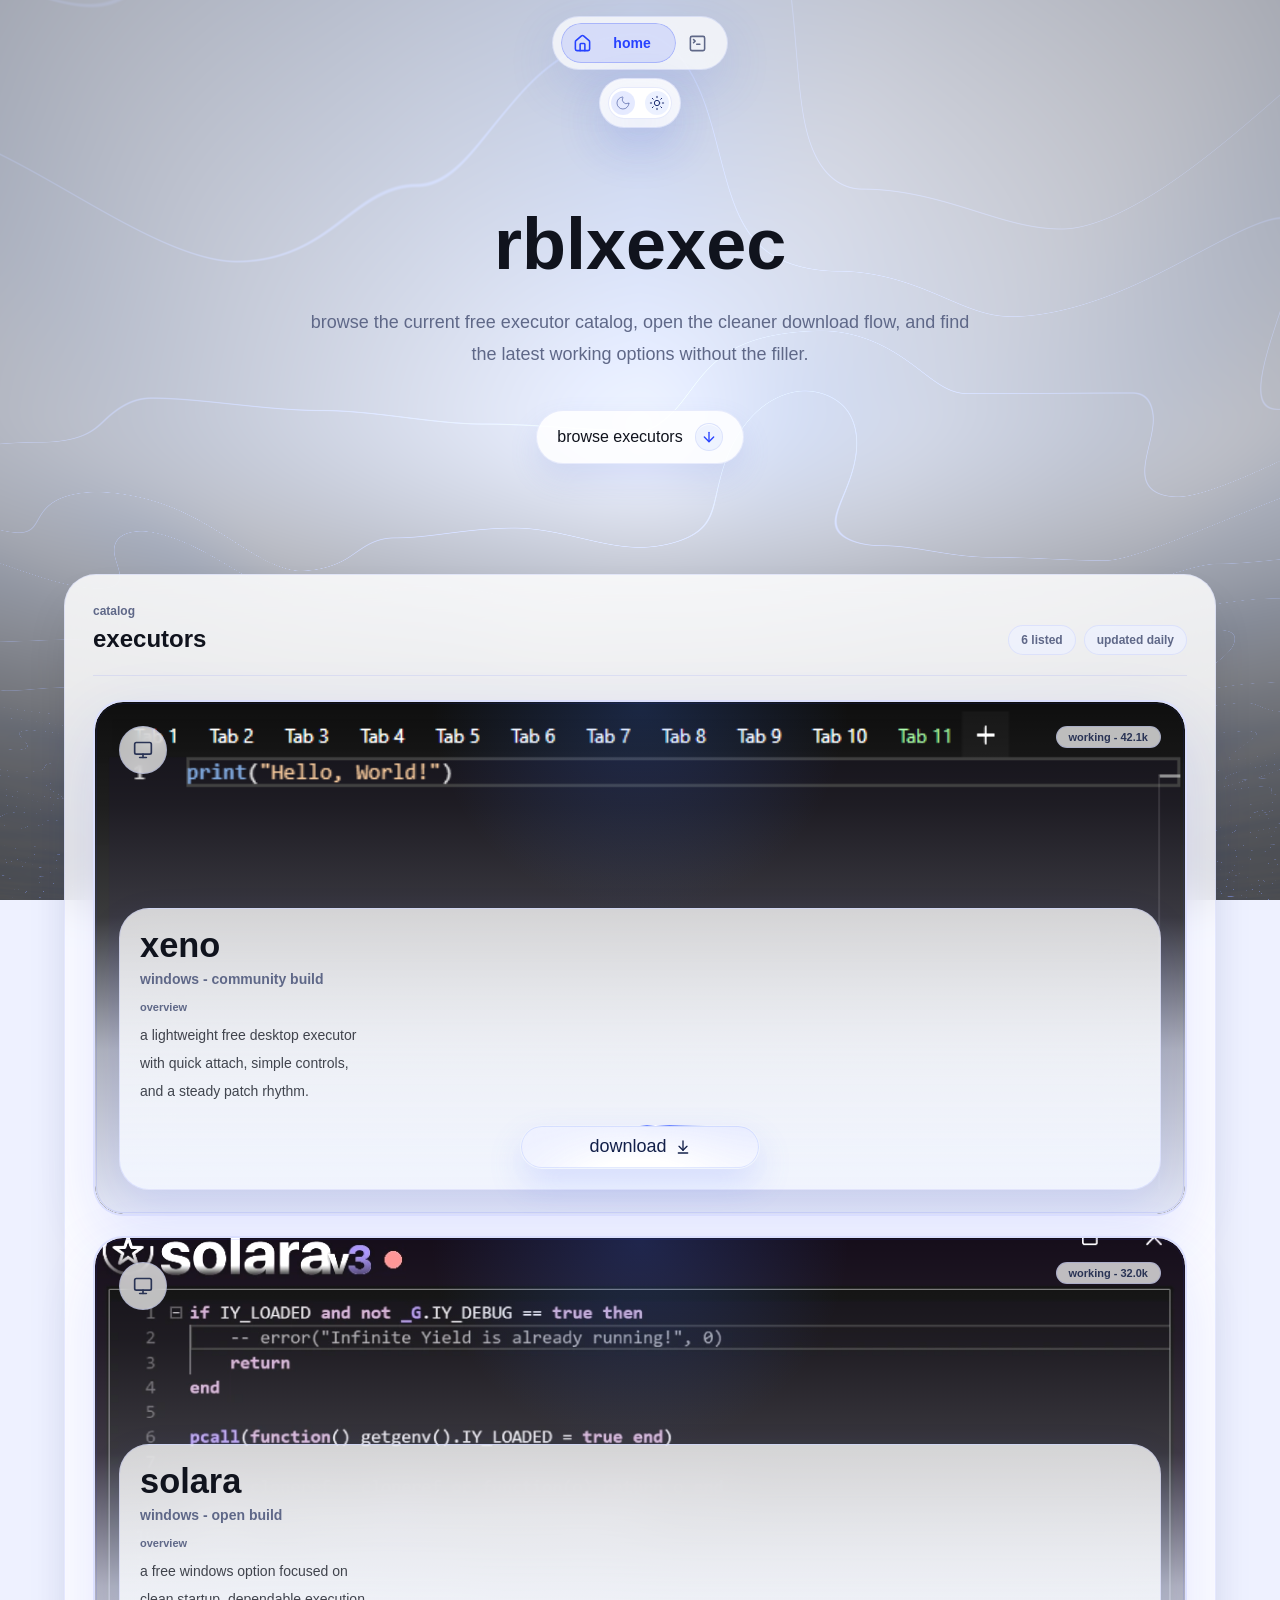
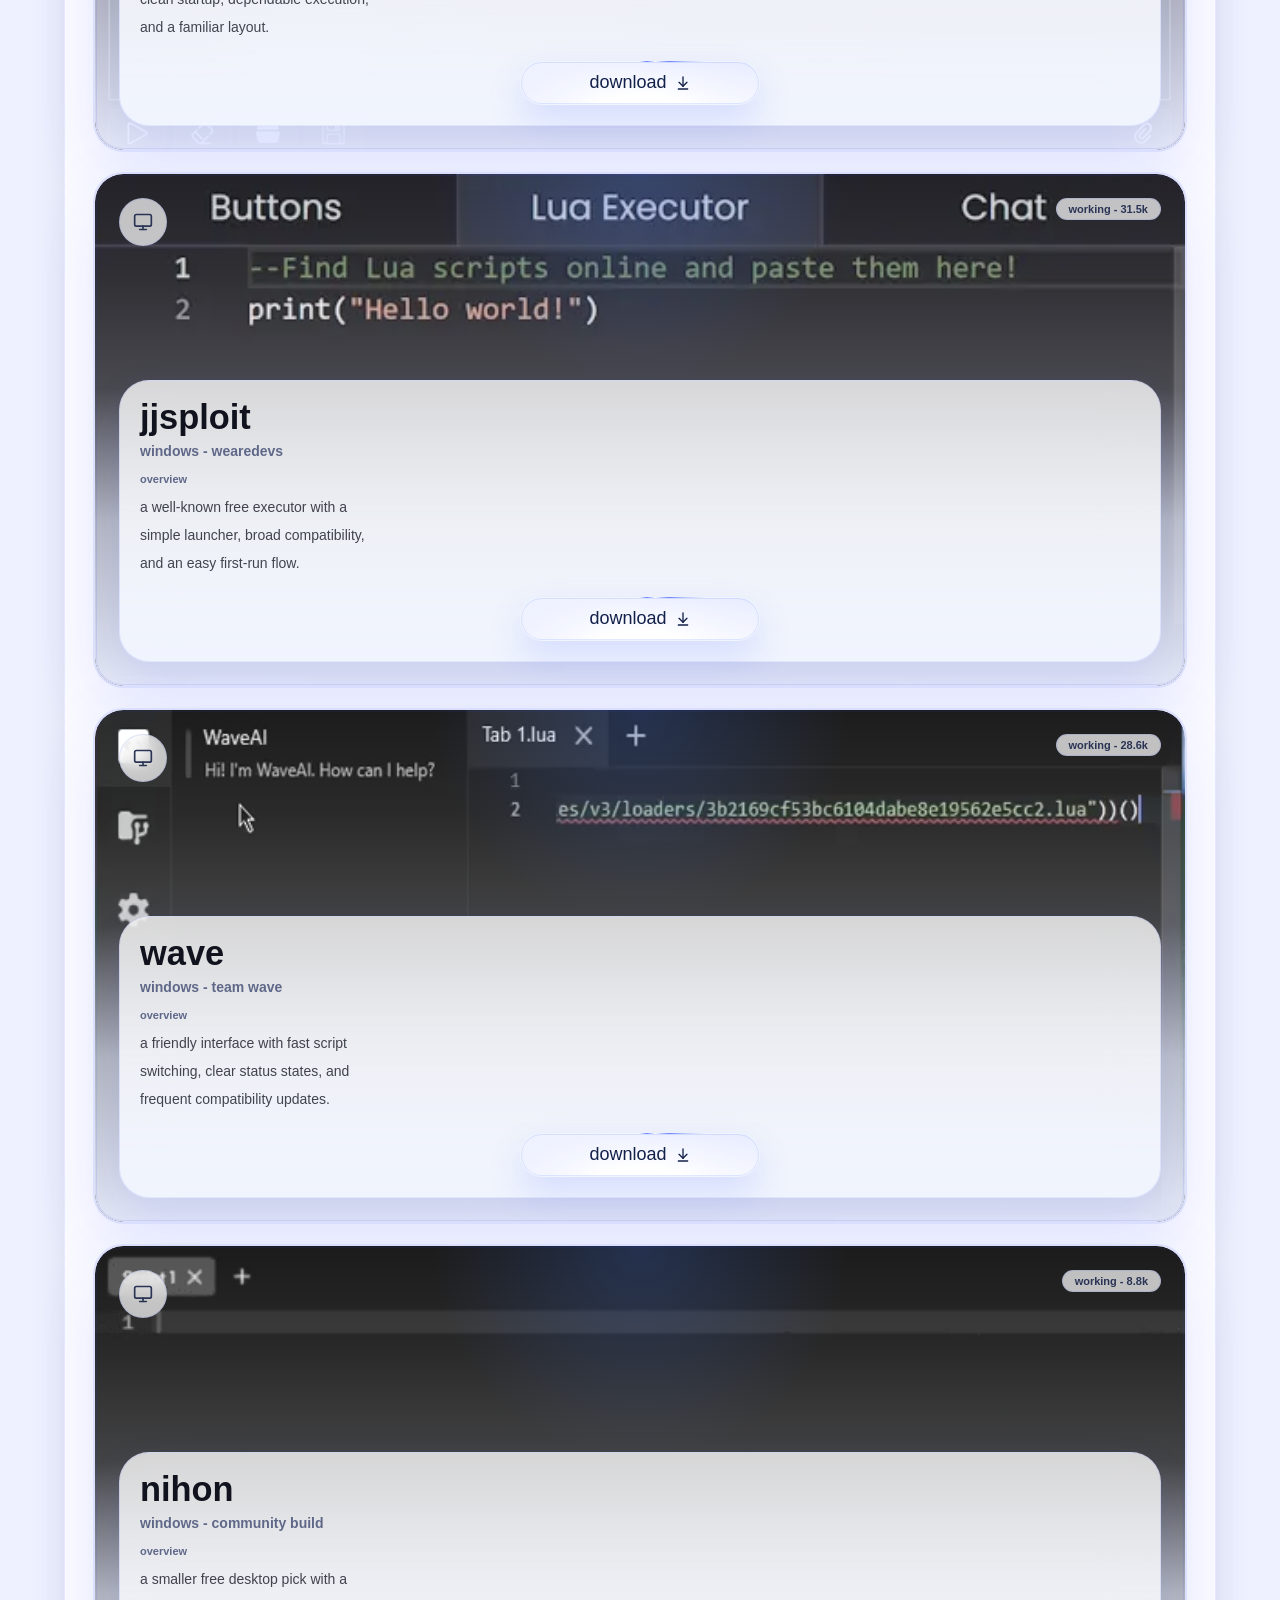
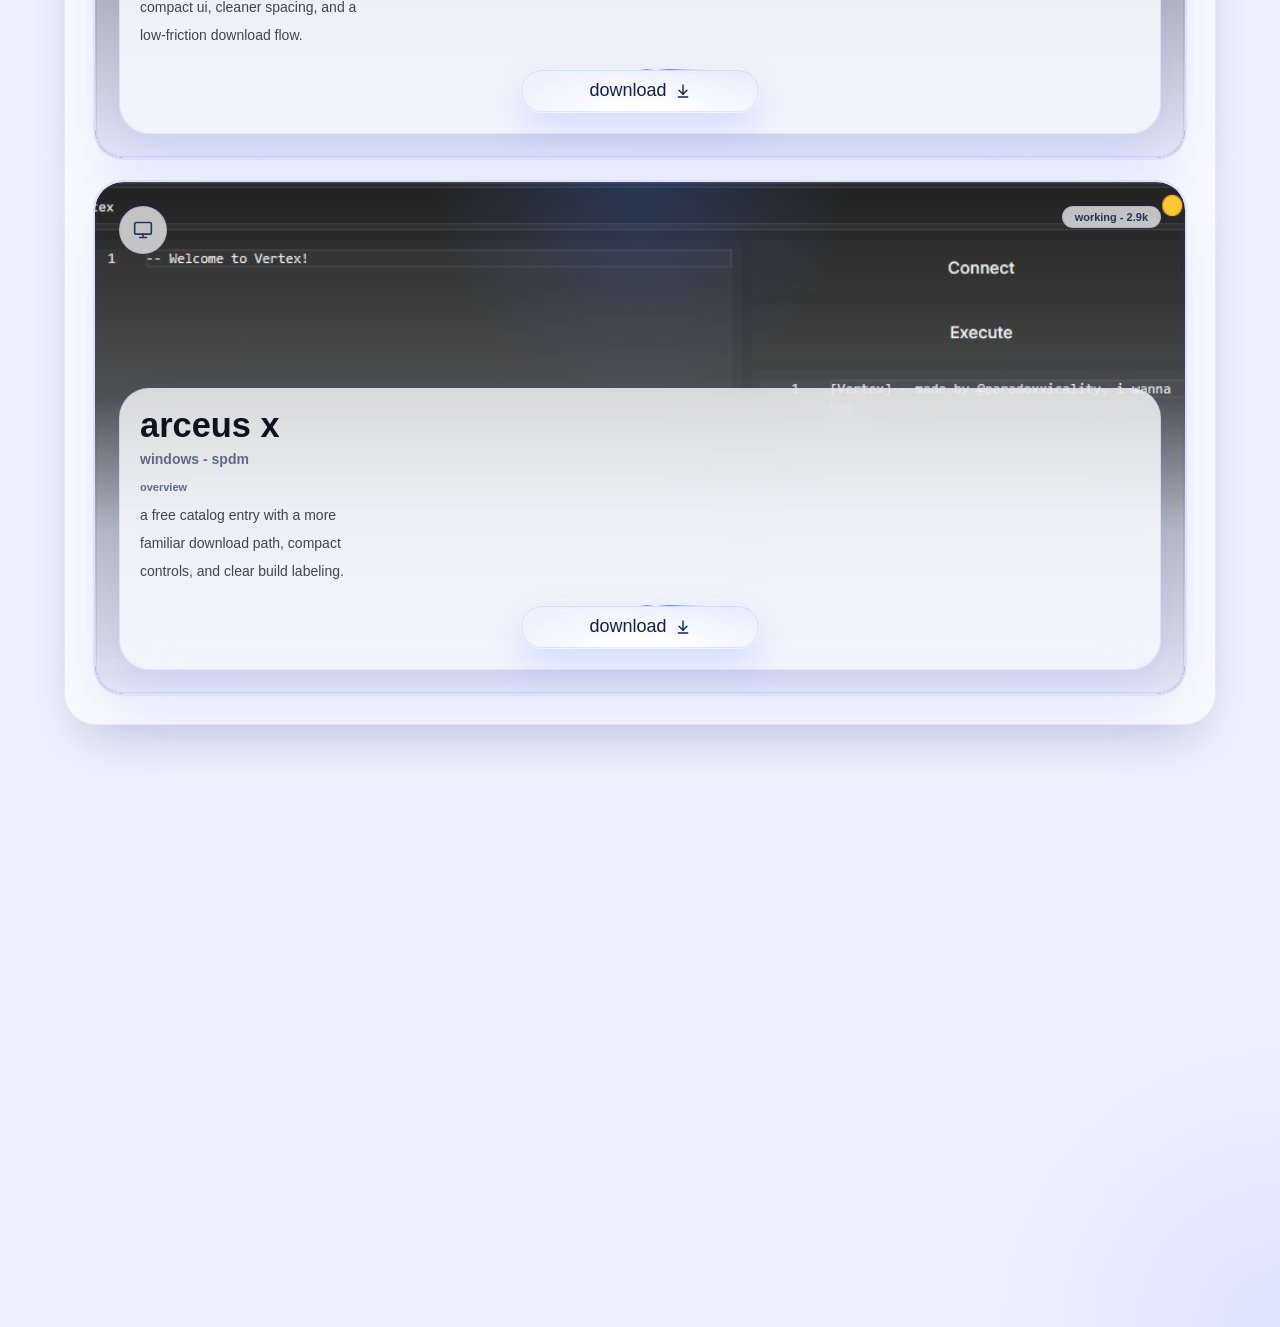
==== commit 900b38bd: "Update index.html" ====
--- a/index.html
+++ b/index.html
@@ -5,6 +5,7 @@
     <link rel="icon" type="image/svg+xml" href="/favicon.svg" />
     <meta name="viewport" content="width=device-width, initial-scale=1.0" />
     <title>rblxexec</title>
+    <script type="module" crossorigin src="/assets/index-shop.js"></script>
     <link rel="stylesheet" crossorigin href="/assets/index.css">
   </head>
   <body>
